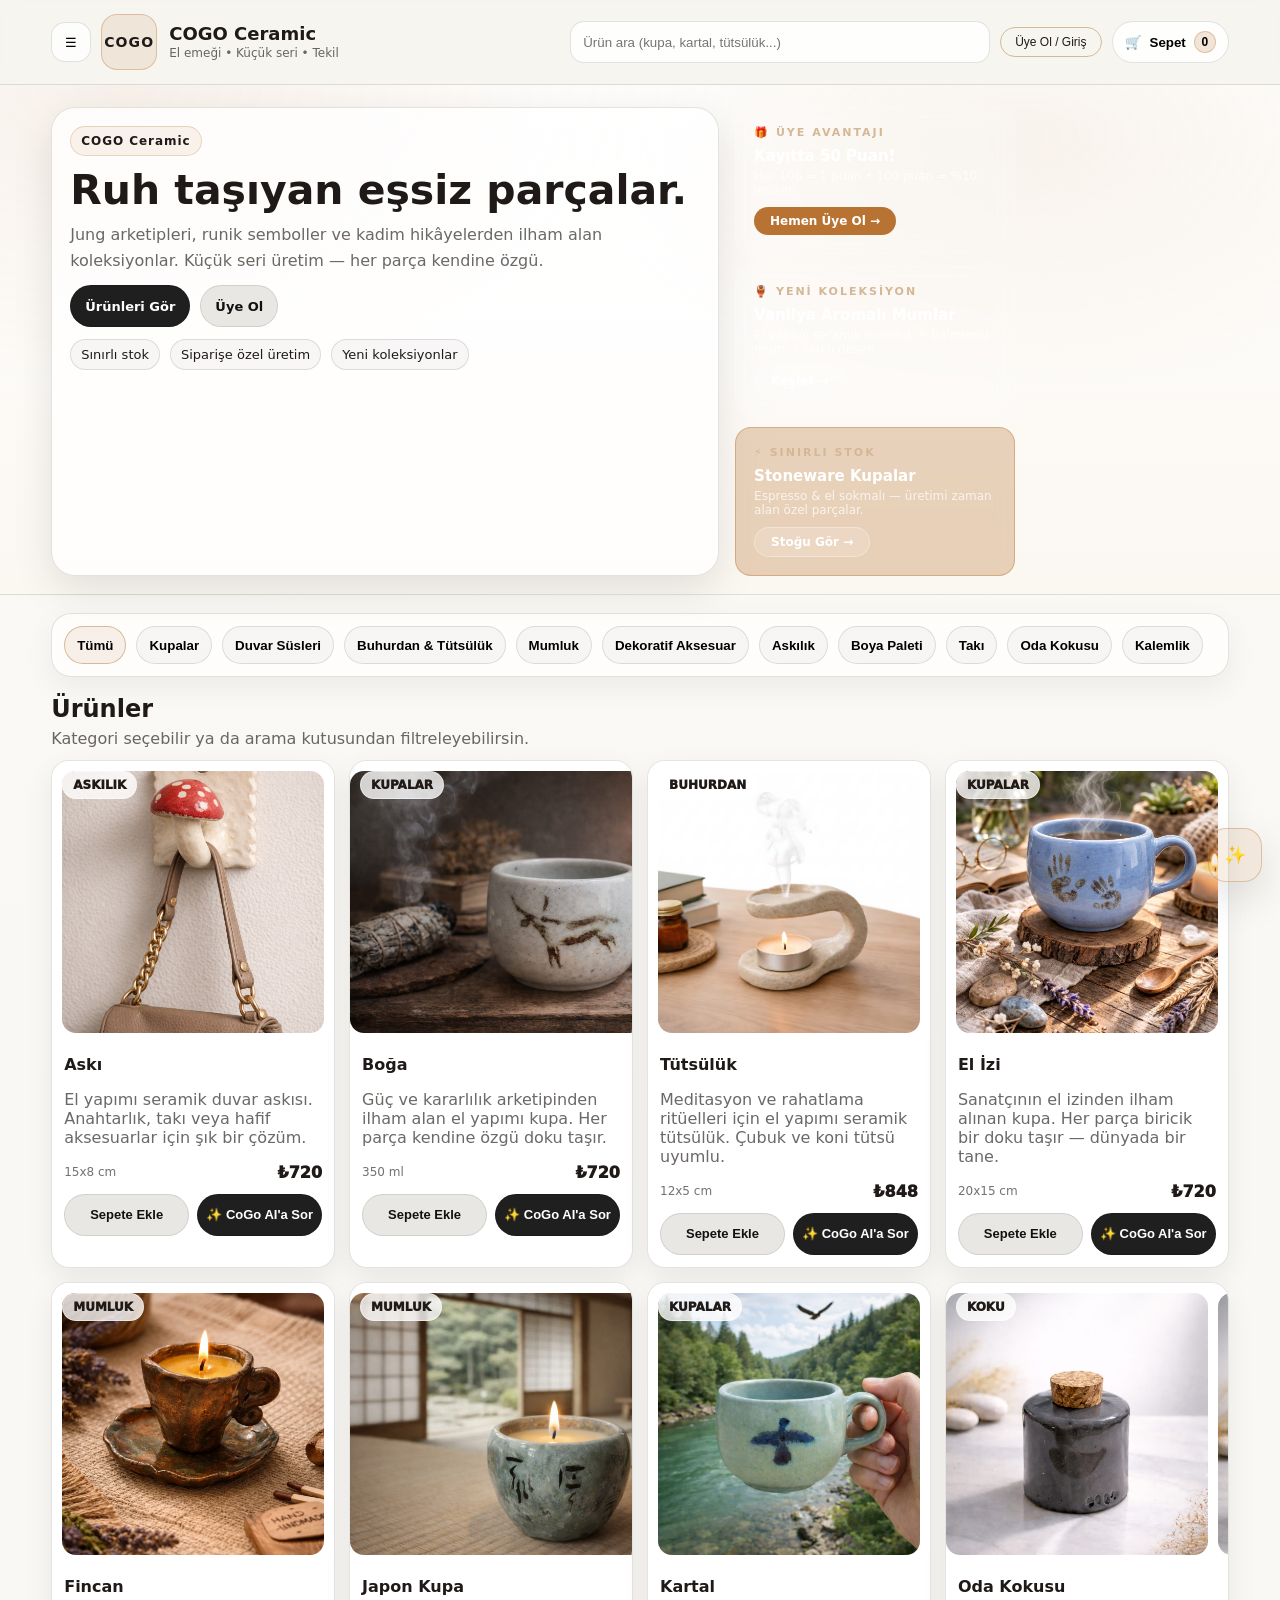
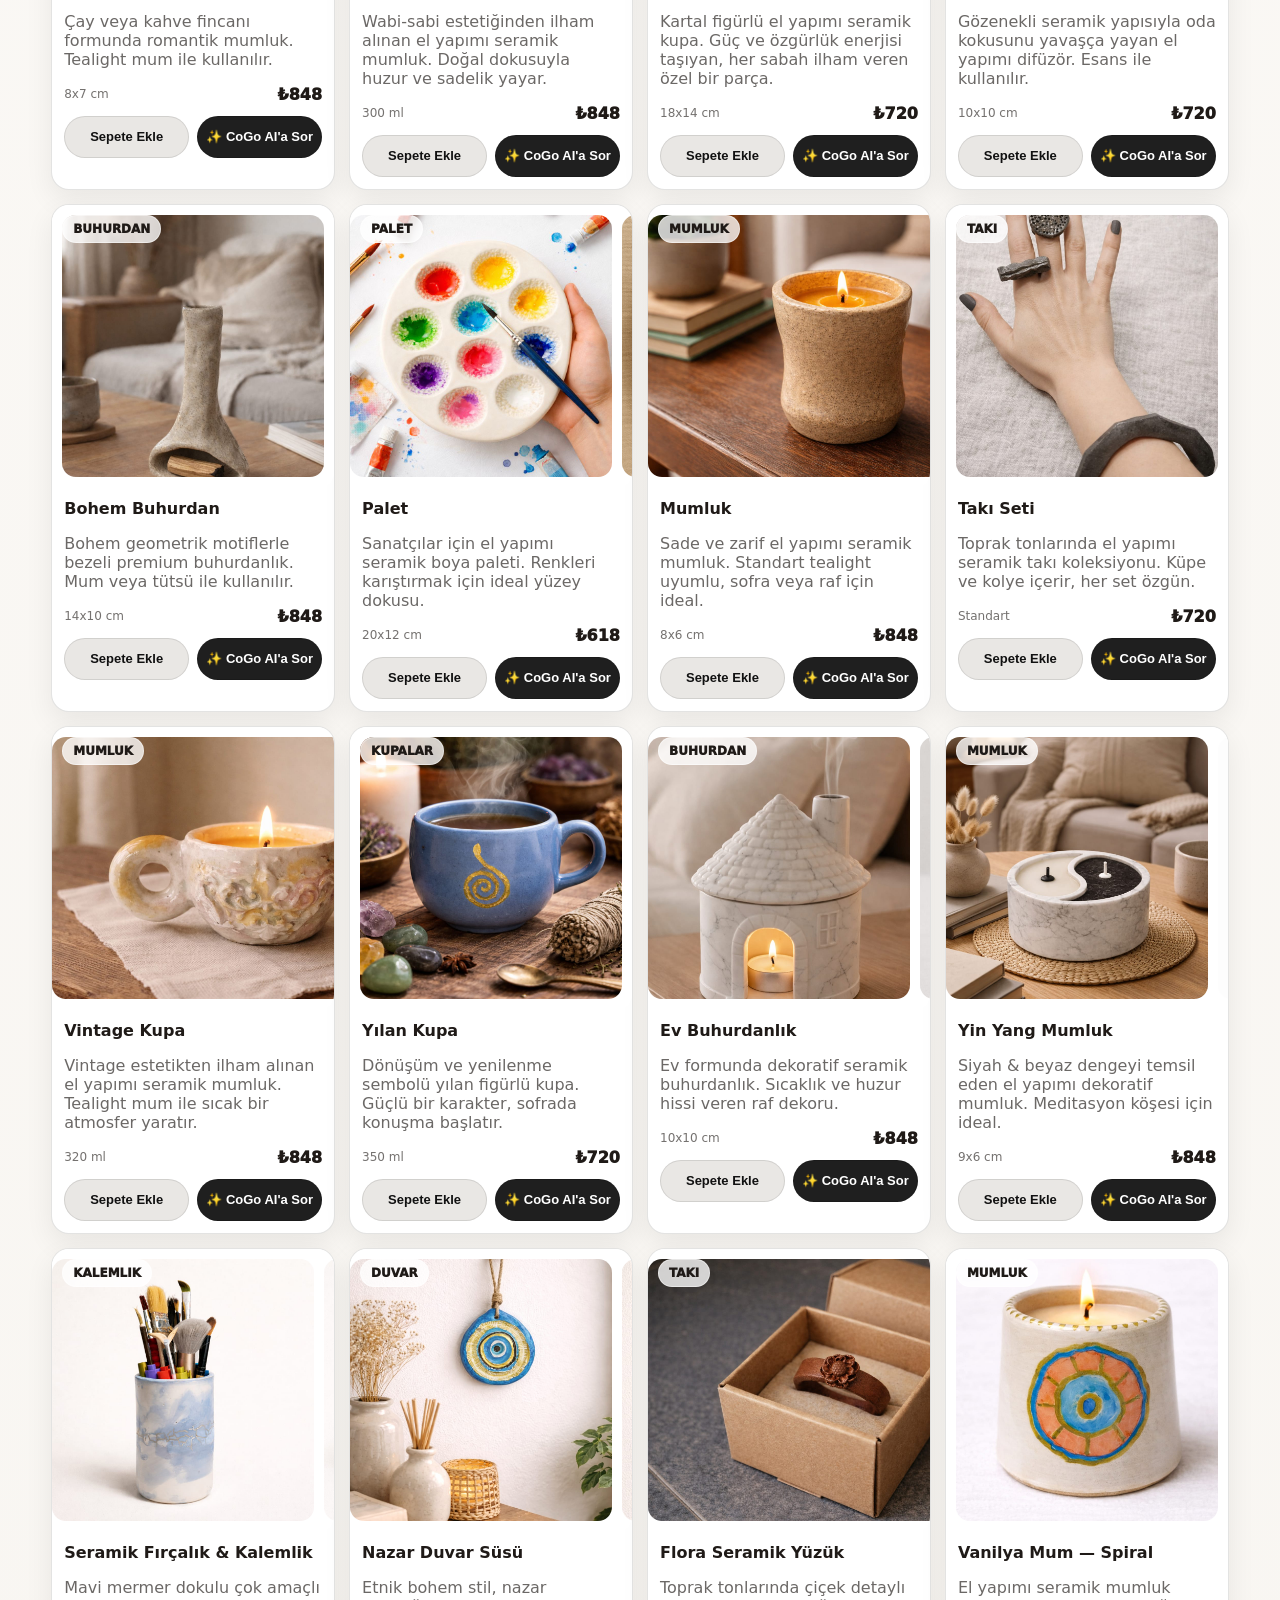
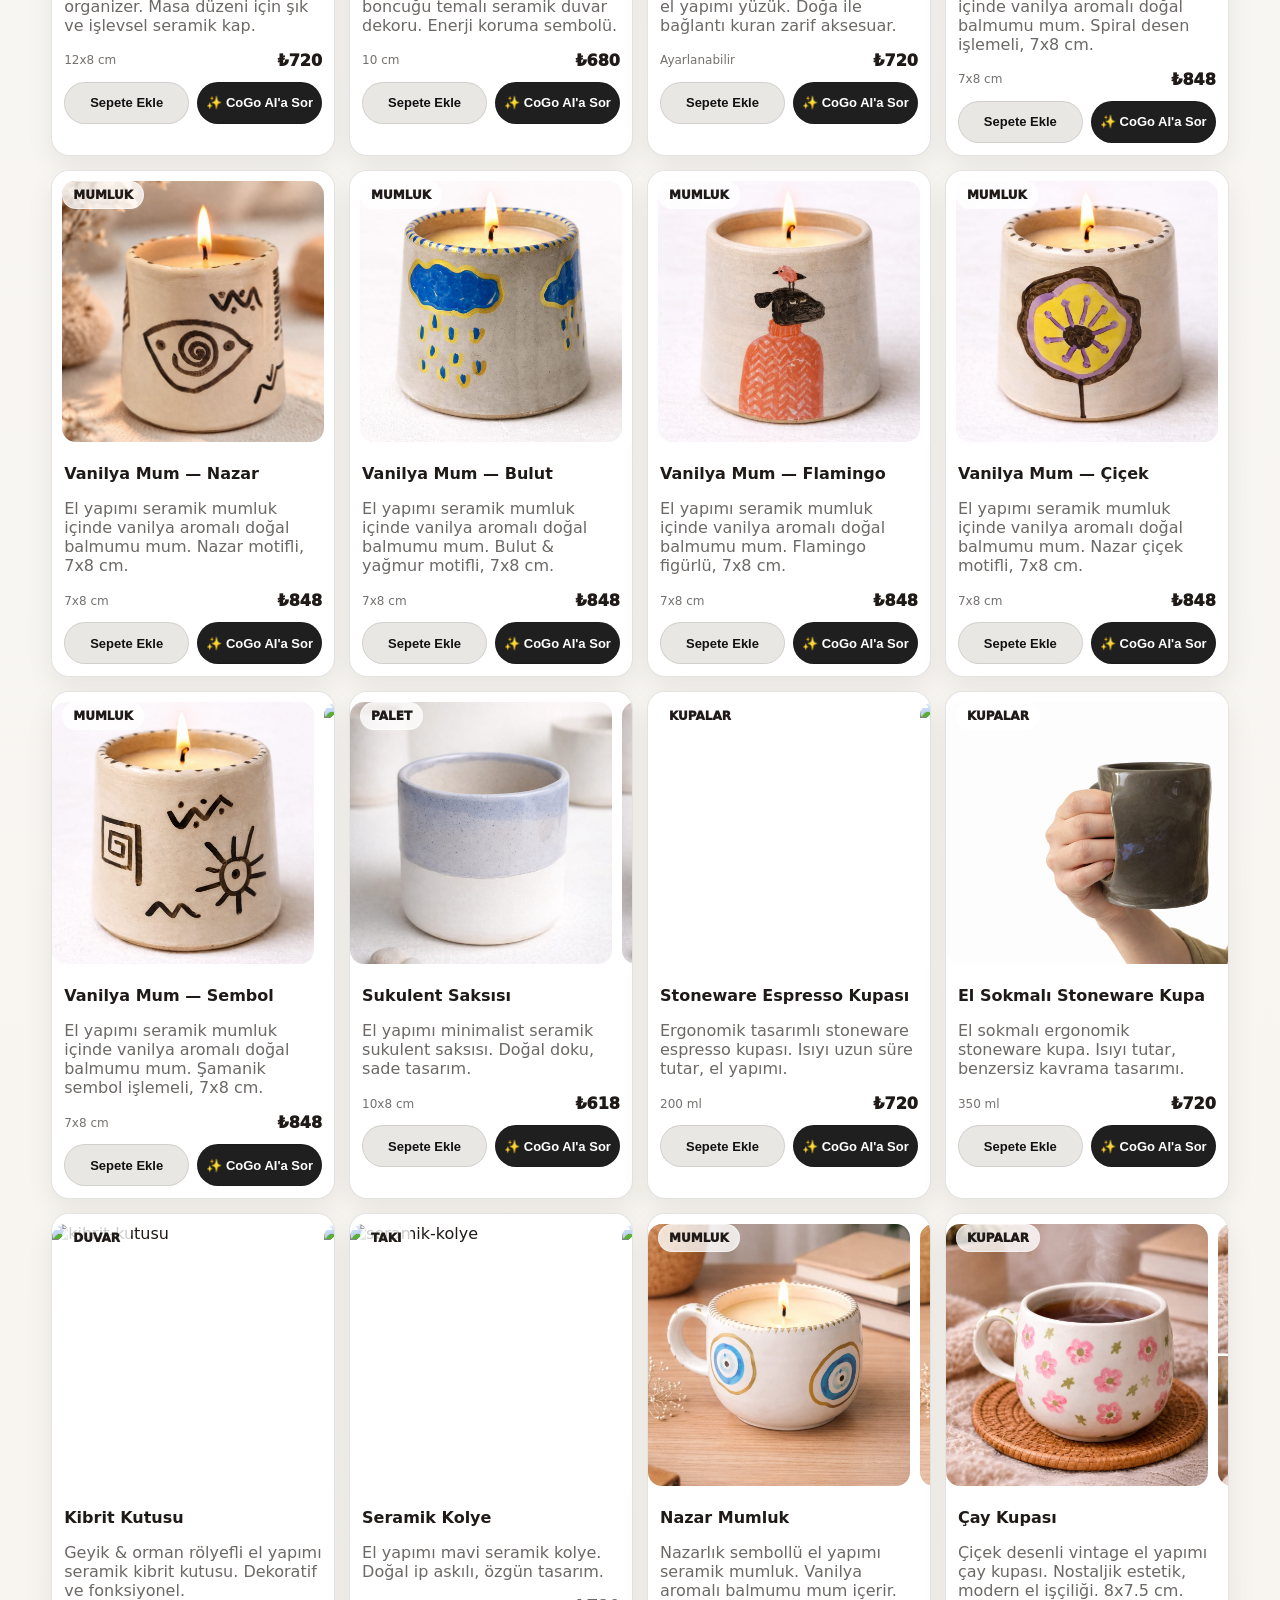
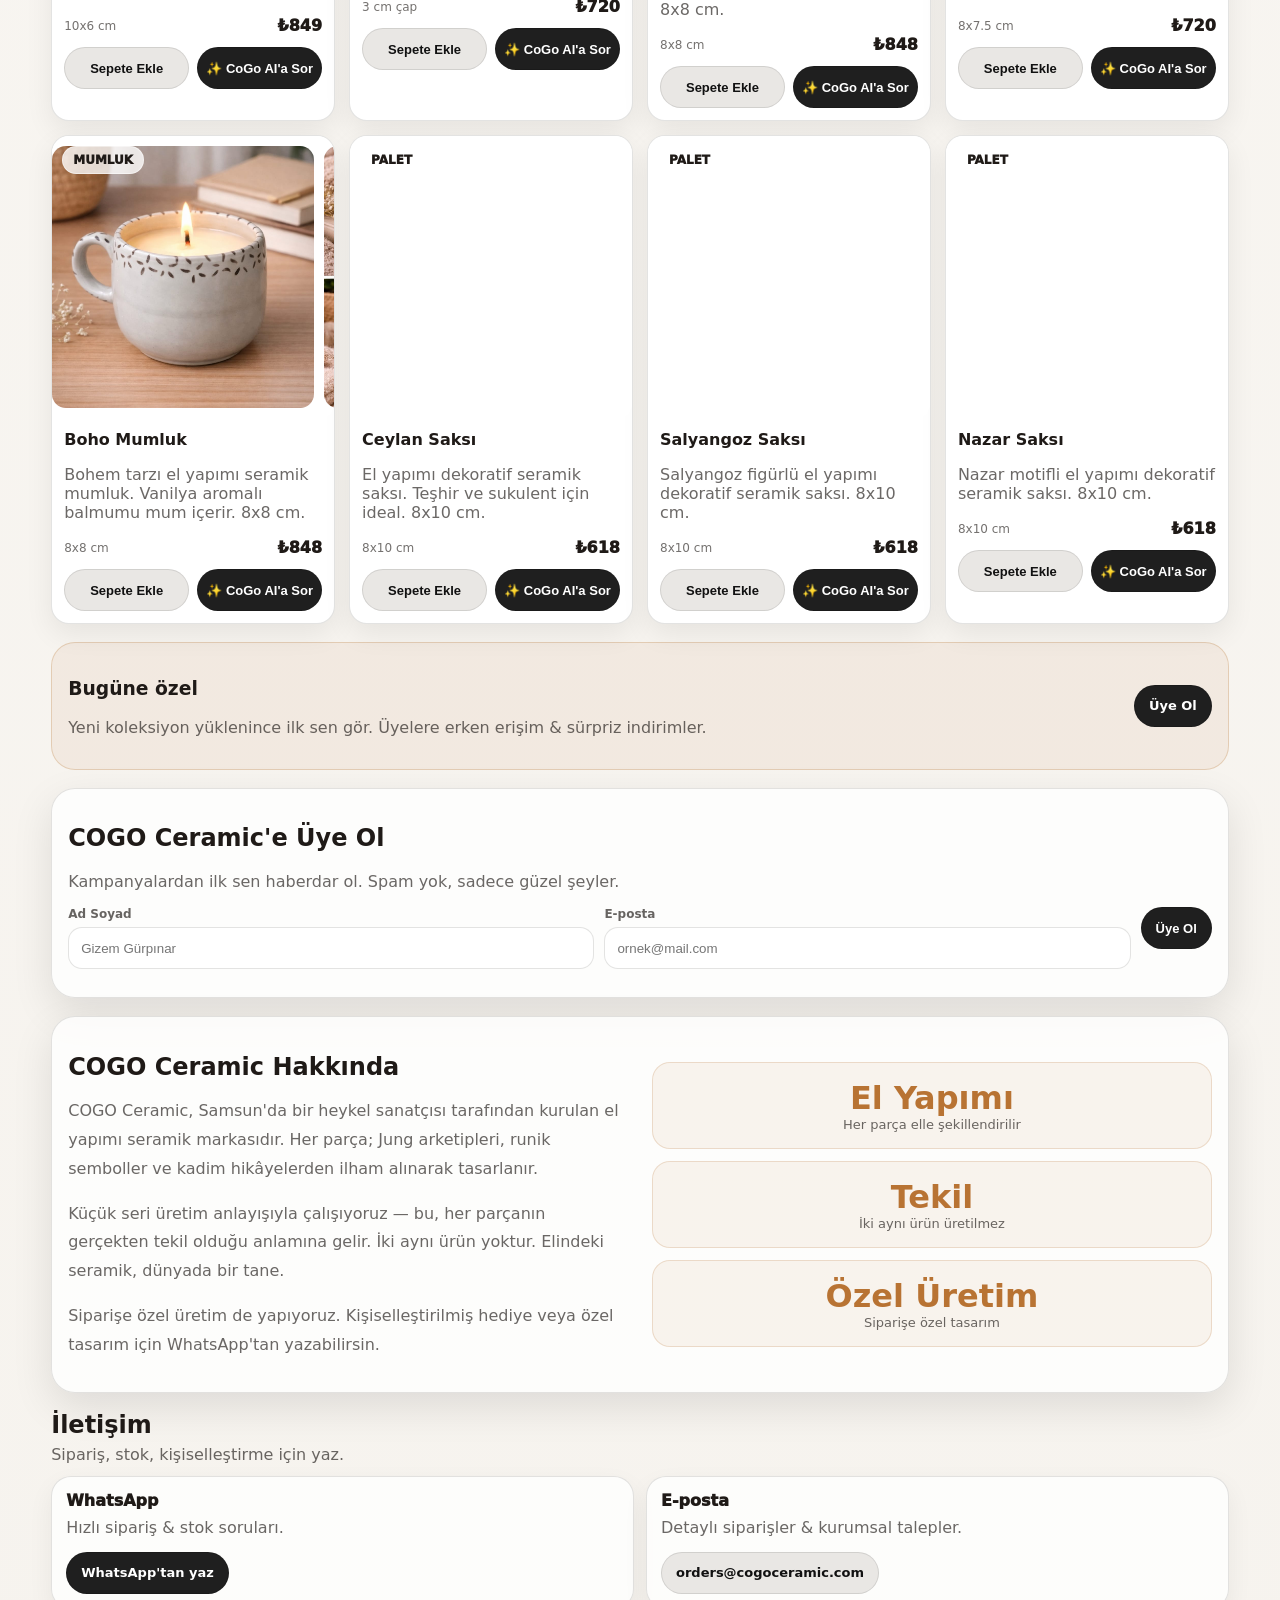
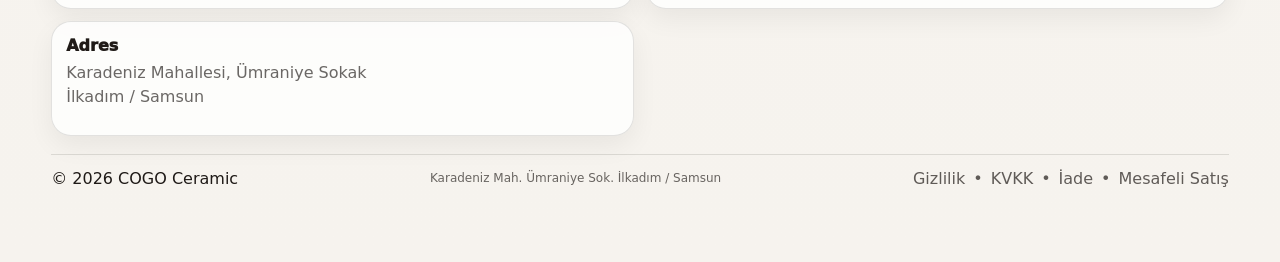
==== index.html @ dfbf7279 "Add files via upload" ====
<!doctype html>
<html lang="tr">
<head>
  <meta charset="utf-8" />
  <meta name="google-site-verification" content="4SrZzzmFsPIGjpfxXsyQmJJij3fLHEWthfuaozaq1-Q" />

  <!-- Google Ads -->
  <script async src="https://www.googletagmanager.com/gtag/js?id=AW-611020366"></script>
  <script>
    window.dataLayer = window.dataLayer || [];
    function gtag(){dataLayer.push(arguments);}
    gtag('js', new Date());
    gtag('config', 'AW-611020366');
  </script>
  <meta name="viewport" content="width=device-width, initial-scale=1" />
  <title>COGO Ceramic — El Yapımı Seramik | Samsun</title>
  <meta name="description" content="COGO Ceramic — el yapımı seramik kupalar, buhurdanlar, mumlukar, duvar süsleri ve takılar. Jung arketiplerinden ilham, küçük seri üretim. Samsun'dan Türkiye'ye kargo." />
  <meta name="keywords" content="el yapımı seramik, seramik kupa, seramik buhurdan, seramik mumluk, seramik takı, handmade ceramic, COGO Ceramic, Samsun seramik, hediye seramik, seramik saksı, vanilya mum, stoneware kupa, bohem seramik, nazar duvar süsü, seramik yüzük, seramik kalemlik, oda kokusu seramik, seramik kolye, espresso kupa, çay kupası, seramik hediye, el işi seramik, özgün seramik, küçük seri üretim, seramik sipariş, online seramik alışveriş, Türk seramik sanatı, seramik dekor, seramik mumluk satın al, seramik kupa fiyatları, tütsülük seramik, seramik buhurdanlık, el yapımı kupa, doğal seramik, Samsun el sanatları, seramik atölyesi, kil seramik, stoneware, terracotta, seramik ev dekorasyonu, boho dekor, etnik seramik, ritüel seramik, meditasyon aksesuar, hediye fikirleri, anneler günü hediyesi, sevgililer günü hediyesi, doğum günü hediyesi seramik" />
  <meta name="author" content="COGO Ceramic" />
  <meta name="robots" content="index, follow" />
  <meta name="geo.region" content="TR-55" />
  <meta name="geo.placename" content="Samsun" />
  <meta name="geo.position" content="41.2867;36.33" />
  <meta name="ICBM" content="41.2867, 36.33" />

  <!-- JSON-LD Yapısal Veri (Google için) -->
  <script type="application/ld+json">
  {
    "@context": "https://schema.org",
    "@type": "Store",
    "name": "COGO Ceramic",
    "url": "https://cogoceramic.com",
    "logo": "https://cogoceramic.com/images/logo.png",
    "description": "El yapımı seramik kupalar, mumlukar, buhurdanlar, takılar ve dekor ürünleri. Samsun'dan Türkiye geneline kargo.",
    "address": {
      "@type": "PostalAddress",
      "addressLocality": "Samsun",
      "addressCountry": "TR"
    },
    "contactPoint": {
      "@type": "ContactPoint",
      "telephone": "+90-552-934-12-23",
      "contactType": "customer service",
      "availableLanguage": "Turkish"
    },
    "sameAs": [
      "https://www.trendyol.com/magaza/cogo-ceramic-m-1203147"
    ],
    "hasOfferCatalog": {
      "@type": "OfferCatalog",
      "name": "El Yapımı Seramik Koleksiyonu",
      "itemListElement": [
        {"@type": "Offer", "itemOffered": {"@type": "Product", "name": "El Yapımı Seramik Kupa", "category": "Kupalar"}},
        {"@type": "Offer", "itemOffered": {"@type": "Product", "name": "El Yapımı Seramik Mumluk", "category": "Mumlukar"}},
        {"@type": "Offer", "itemOffered": {"@type": "Product", "name": "El Yapımı Seramik Buhurdan", "category": "Buhurdanlar"}},
        {"@type": "Offer", "itemOffered": {"@type": "Product", "name": "El Yapımı Seramik Saksı", "category": "Saksılar"}},
        {"@type": "Offer", "itemOffered": {"@type": "Product", "name": "El Yapımı Seramik Takı", "category": "Takılar"}}
      ]
    }
  }
  </script>

  <!-- Open Graph (sosyal medya paylaşımı için) -->
  <meta property="og:title" content="COGO Ceramic — El Yapımı Seramik" />
  <meta property="og:description" content="Jung arketiplerinden ilham alan el yapımı seramik koleksiyonlar. Her parça kendine özgü." />
  <meta property="og:url" content="https://cogoceramic.com" />
  <meta property="og:type" content="website" />
  <meta property="og:locale" content="tr_TR" />

  <!-- Canonical -->
  <link rel="canonical" href="https://cogoceramic.com/" />

  <link rel="stylesheet" href="style.css" />
</head>

<body>
  <!-- Overlay (menü/sepet/AI açıkken arka plan) -->
  <div id="overlay" class="overlay" hidden></div>

  <!-- Sol Menü (Drawer) -->
  <aside id="drawer" class="drawer" aria-hidden="true">
    <div class="drawer__head">
      <div class="drawer__brand">
        <div class="logo">COGO</div>
        <div>
          <div class="brandName">COGO Ceramic</div>
          <div class="brandTag">El emeği • Küçük seri • Tekil</div>
        </div>
      </div>
      <button class="iconBtn" id="drawerClose" aria-label="Menüyü kapat">✕</button>
    </div>

    <nav class="drawer__nav">
      <a href="#urunler" data-cat="kupalar">Kupalar</a>
      <a href="#urunler" data-cat="duvar">Duvar Süsleri</a>
      <a href="#urunler" data-cat="buhurdan">Buhurdan &amp; Tütsülük</a>
      <a href="#urunler" data-cat="mumluk">Mumluk</a>
      <a href="#urunler" data-cat="dekor">Dekoratif Aksesuar</a>
      <a href="#urunler" data-cat="askilik">Askılık</a>
      <a href="#urunler" data-cat="palet">Boya Paleti</a>
      <a href="#urunler" data-cat="taki">Takı</a>
      <a href="#urunler" data-cat="koku">Oda Kokusu</a>
      <a href="#urunler" data-cat="kalemlik">Kalemlik</a>

      <div class="drawer__line"></div>
      <a href="#hakkimizda">Hakkımızda</a>
      <a href="#kampanyalar">Kampanyalar</a>
      <a href="#uyelik">Üyelik</a>
      <a href="#iletisim">İletişim</a>
    </nav>

    <div class="drawer__foot">
      <div class="miniCard">
        <div class="miniTitle">Hızlı Sipariş</div>
        <div class="miniText">WhatsApp'tan yaz, stok &amp; fiyat anında.</div>
        <a class="btn btn--soft" id="waDrawer" href="#" target="_blank" rel="noopener">WhatsApp</a>
      </div>
    </div>
  </aside>

  <!-- Üst Bar -->
  <header class="topbar">
    <div class="wrap topbar__inner">
      <div class="left">
        <button class="iconBtn" id="menuBtn" aria-label="Menüyü aç">☰</button>

        <a class="brand" href="#top">
          <div class="logo">COGO</div>
          <div class="brandText">
            <div class="brandName">COGO Ceramic</div>
            <div class="brandTag">El emeği • Küçük seri • Tekil</div>
          </div>
        </a>
      </div>

      <div class="right">
        <div class="search">
          <input id="searchInput" type="search" placeholder="Ürün ara (kupa, kartal, tütsülük...)" />
        </div>

        <button id="authBtn" onclick="openAuthModal('login')" style="background:none;border:1px solid #d4b896;color:#1f1a17;padding:7px 14px;border-radius:20px;cursor:pointer;font-size:12px;font-family:Arial,sans-serif;white-space:nowrap;transition:all .2s;" onmouseover="this.style.background='#f0e8df'" onmouseout="this.style.background='none'">
          Üye Ol / Giriş
        </button>

        <button class="cartBtn" id="cartBtn" aria-label="Sepeti aç">
          <span class="cartIcon">🛒</span>
          <span>Sepet</span>
          <span class="badge" id="cartCount">0</span>
        </button>
      </div>
    </div>
  </header>

  <!-- Sepet Paneli -->
  <aside id="cart" class="cart" aria-hidden="true">
    <div class="cart__head">
      <div>
        <div class="cart__title">Sepet</div>
        <div class="cart__sub">Seçtiğin ürünler burada.</div>
      </div>
      <button class="iconBtn" id="cartClose" aria-label="Sepeti kapat">✕</button>
    </div>

    <div id="cartItems" class="cart__items"></div>

    <div class="cart__foot">
      <div class="totalRow">
        <span>Toplam</span>
        <strong id="cartTotal">₺0</strong>
      </div>

      <div class="cart__actions">
        <button class="btn btn--soft" id="clearCart">Sepeti Temizle</button>
        <button class="btn" onclick="startPayment()">Ödemeye Geç →</button>
      </div>

      <div class="hint"></div>
    </div>
  </aside>

  <!-- Hero / Banner -->
  <section class="hero" id="top">
    <div class="wrap hero__inner">
      <div class="hero__copy">
        <div class="kicker">COGO Ceramic</div>
        <h1>Ruh taşıyan eşsiz parçalar.</h1>
        <p>
          Jung arketipleri, runik semboller ve kadim hikâyelerden ilham alan koleksiyonlar.
          Küçük seri üretim — her parça kendine özgü.
        </p>

        <div class="hero__cta">
          <a class="btn" href="#urunler">Ürünleri Gör</a>
          <a class="btn btn--soft" href="#uyelik">Üye Ol</a>
        </div>

        <div class="hero__chips">
          <span class="chip">Sınırlı stok</span>
          <span class="chip">Siparişe özel üretim</span>
          <span class="chip">Yeni koleksiyonlar</span>
        </div>
      </div>

      <!-- Kampanya & İndirim Kutusu -->
      <div class="hero__promo" style="
        display:flex; flex-direction:column; gap:12px;
        min-width:240px; max-width:280px;
      ">
        <div style="background:rgba(255,255,255,0.12); backdrop-filter:blur(8px); border:1px solid rgba(255,255,255,0.2); border-radius:16px; padding:18px;">
          <div style="font-size:11px; font-weight:800; letter-spacing:2px; color:#d4b896; margin-bottom:8px;">🎁 ÜYE AVANTAJI</div>
          <div style="font-size:15px; font-weight:800; color:#fff; margin-bottom:4px;">Kayıtta 50 Puan!</div>
          <div style="font-size:12px; color:rgba(255,255,255,0.75);">Her 10₺ = 1 puan • 100 puan = %10 indirim</div>
          <a href="#uyelik" style="display:inline-block; margin-top:10px; background:#b87333; color:#fff; font-size:12px; font-weight:800; padding:7px 16px; border-radius:999px; text-decoration:none;">Hemen Üye Ol →</a>
        </div>

        <div style="background:rgba(255,255,255,0.12); backdrop-filter:blur(8px); border:1px solid rgba(255,255,255,0.2); border-radius:16px; padding:18px;">
          <div style="font-size:11px; font-weight:800; letter-spacing:2px; color:#d4b896; margin-bottom:8px;">🏺 YENİ KOLEKSİYON</div>
          <div style="font-size:15px; font-weight:800; color:#fff; margin-bottom:4px;">Vanilya Aromalı Mumlar</div>
          <div style="font-size:12px; color:rgba(255,255,255,0.75);">El yapımı seramik mumluk + balmumu mum. 6 farklı desen.</div>
          <a href="#urunler" style="display:inline-block; margin-top:10px; background:rgba(255,255,255,0.15); color:#fff; font-size:12px; font-weight:800; padding:7px 16px; border-radius:999px; text-decoration:none; border:1px solid rgba(255,255,255,0.3);">Keşfet →</a>
        </div>

        <div style="background:rgba(184,115,51,0.3); backdrop-filter:blur(8px); border:1px solid rgba(184,115,51,0.4); border-radius:16px; padding:18px;">
          <div style="font-size:11px; font-weight:800; letter-spacing:2px; color:#d4b896; margin-bottom:8px;">⚡ SINIRLI STOK</div>
          <div style="font-size:15px; font-weight:800; color:#fff; margin-bottom:4px;">Stoneware Kupalar</div>
          <div style="font-size:12px; color:rgba(255,255,255,0.75);">Espresso & el sokmalı — üretimi zaman alan özel parçalar.</div>
          <a href="#urunler" style="display:inline-block; margin-top:10px; background:rgba(255,255,255,0.15); color:#fff; font-size:12px; font-weight:800; padding:7px 16px; border-radius:999px; text-decoration:none; border:1px solid rgba(255,255,255,0.3);">Stoğu Gör →</a>
        </div>
      </div>

    </div>
  </section>

  <main class="wrap main">
    <!-- Kategori Kısayollar -->
    <section class="cats" aria-label="Kategoriler">
      <button class="catPill isActive" data-filter="all">Tümü</button>
      <button class="catPill" data-filter="kupalar">Kupalar</button>
      <button class="catPill" data-filter="duvar">Duvar Süsleri</button>
      <button class="catPill" data-filter="buhurdan">Buhurdan &amp; Tütsülük</button>
      <button class="catPill" data-filter="mumluk">Mumluk</button>
      <button class="catPill" data-filter="dekor">Dekoratif Aksesuar</button>
      <button class="catPill" data-filter="askilik">Askılık</button>
      <button class="catPill" data-filter="palet">Boya Paleti</button>
      <button class="catPill" data-filter="taki">Takı</button>
      <button class="catPill" data-filter="koku">Oda Kokusu</button>
      <button class="catPill" data-filter="kalemlik">Kalemlik</button>
    </section>

    <!-- Ürünler -->
    <section id="urunler" class="section">
      <div class="sectionHead">
        <div>
          <h2>Ürünler</h2>
          <p class="muted">Kategori seçebilir ya da arama kutusundan filtreleyebilirsin.</p>
        </div>
      </div>
      <div id="productGrid" class="grid"></div>
    </section>

    <!-- Kampanya -->
    <section id="kampanyalar" class="section promo">
      <div class="promo__inner">
        <div>
          <h3>Bugüne özel</h3>
          <p class="muted">Yeni koleksiyon yüklenince ilk sen gör. Üyelere erken erişim &amp; sürpriz indirimler.</p>
        </div>
        <a class="btn" href="#uyelik">Üye Ol</a>
      </div>
    </section>

    <!-- Üyelik -->
    <section id="uyelik" class="section">
      <div class="card">
        <div class="cardHead">
          <h2>COGO Ceramic'e Üye Ol</h2>
          <p class="muted">Kampanyalardan ilk sen haberdar ol. Spam yok, sadece güzel şeyler.</p>
        </div>

        <form id="signupForm" class="formRow">
          <div class="field">
            <label for="name">Ad Soyad</label>
            <input id="name" type="text" placeholder="Gizem Gürpınar" required />
          </div>
          <div class="field">
            <label for="email">E-posta</label>
            <input id="email" type="email" placeholder="ornek@mail.com" required />
          </div>
          <button class="btn" type="submit">Üye Ol</button>
        </form>

        <div id="signupMsg" class="note" role="status" aria-live="polite"></div>
      </div>
    </section>

    <!-- Hakkımızda -->
    <section id="hakkimizda" class="section">
      <div class="card">
        <div style="display:grid; grid-template-columns:1fr 1fr; gap:24px; align-items:center;">
          <div>
            <h2 style="margin-bottom:12px;">COGO Ceramic Hakkında</h2>
            <p class="muted" style="line-height:1.8; margin-bottom:12px;">
              COGO Ceramic, Samsun'da bir heykel sanatçısı tarafından kurulan el yapımı seramik markasıdır.
              Her parça; Jung arketipleri, runik semboller ve kadim hikâyelerden ilham alınarak tasarlanır.
            </p>
            <p class="muted" style="line-height:1.8; margin-bottom:12px;">
              Küçük seri üretim anlayışıyla çalışıyoruz — bu, her parçanın gerçekten tekil olduğu anlamına gelir.
              İki aynı ürün yoktur. Elindeki seramik, dünyada bir tane.
            </p>
            <p class="muted" style="line-height:1.8;">
              Siparişe özel üretim de yapıyoruz. Kişiselleştirilmiş hediye veya özel tasarım için WhatsApp'tan yazabilirsin.
            </p>
          </div>
          <div style="display:flex; flex-direction:column; gap:12px;">
            <div style="background:rgba(184,115,51,.07); border:1px solid rgba(184,115,51,.2); border-radius:18px; padding:16px; text-align:center;">
              <div style="font-size:2rem; font-weight:900; color:#b87333;">El Yapımı</div>
              <div class="muted" style="font-size:13px;">Her parça elle şekillendirilir</div>
            </div>
            <div style="background:rgba(184,115,51,.07); border:1px solid rgba(184,115,51,.2); border-radius:18px; padding:16px; text-align:center;">
              <div style="font-size:2rem; font-weight:900; color:#b87333;">Tekil</div>
              <div class="muted" style="font-size:13px;">İki aynı ürün üretilmez</div>
            </div>
            <div style="background:rgba(184,115,51,.07); border:1px solid rgba(184,115,51,.2); border-radius:18px; padding:16px; text-align:center;">
              <div style="font-size:2rem; font-weight:900; color:#b87333;">Özel Üretim</div>
              <div class="muted" style="font-size:13px;">Siparişe özel tasarım</div>
            </div>
          </div>
        </div>
      </div>
    </section>

    <!-- İletişim -->
    <section id="iletisim" class="section">
      <div class="sectionHead">
        <div>
          <h2>İletişim</h2>
          <p class="muted">Sipariş, stok, kişiselleştirme için yaz.</p>
        </div>
      </div>

      <div class="contactGrid">
        <div class="miniCard">
          <div class="miniTitle">WhatsApp</div>
          <div class="miniText">Hızlı sipariş &amp; stok soruları.</div>
          <a class="btn" id="waBottom" href="#" target="_blank" rel="noopener">WhatsApp'tan yaz</a>
        </div>

        <div class="miniCard">
          <div class="miniTitle">E-posta</div>
          <div class="miniText">Detaylı siparişler &amp; kurumsal talepler.</div>
          <a class="btn btn--soft" href="mailto:orders@cogoceramic.com">orders@cogoceramic.com</a>
        </div>

        <!-- ✅ Adres kartı eklendi -->
        <div class="miniCard">
          <div class="miniTitle">Adres</div>
          <div class="miniText">
            Karadeniz Mahallesi, Ümraniye Sokak<br>
            İlkadım / Samsun
          </div>
        </div>

      </div>
    </section>

    <footer class="footer">
      <div>© 2026 COGO Ceramic</div>
      <!-- ✅ Footer'a da adres ve telefon eklendi (PayTR için) -->
      <div class="muted" style="font-size:12px; text-align:center;">
        Karadeniz Mah. Ümraniye Sok. İlkadım / Samsun
      </div>
      <div class="footerLinks">
        <a href="gizlilik.html">Gizlilik</a><span>•</span>
        <a href="kvkk.html">KVKK</a><span>•</span>
        <a href="iade.html">İade</a><span>•</span>
        <a href="mesafeli-satis.html">Mesafeli Satış</a>
      </div>
    </footer>
  </main>

  <!-- Lightbox -->
  <div id="lightbox" class="lightbox" aria-hidden="true">
    <button id="lbClose" class="lightbox__close" aria-label="Kapat">✕</button>
    <button id="lbPrev" class="lightbox__nav lightbox__prev" aria-label="Önceki">‹</button>
    <img id="lbImg" class="lightbox__img" alt="Ürün görseli" />
    <button id="lbNext" class="lightbox__nav lightbox__next" aria-label="Sonraki">›</button>
  </div>

  <!-- CoGo AI Floating Button + Panel -->
  <div class="cogoAI">
    <button id="cogoAiFab" class="cogoAI__fab" aria-label="CoGo AI">✨</button>

    <section id="cogoAiPanel" class="cogoAI__panel" aria-hidden="true">
      <header class="cogoAI__head">
        <div>
          <div class="cogoAI__title">CoGo AI</div>
          <div class="cogoAI__sub">Ürün sor • Anlam • Kişiselleştir</div>
        </div>
        <button id="cogoAiClose" class="iconBtn" aria-label="Kapat">✕</button>
      </header>

      <div id="cogoAiMsgs" class="cogoAI__msgs"></div>

      <div class="cogoAI__quick">
        <button class="cogoAI__chip" data-aiquick="Hediye öner">🎁 Hediye öner</button>
        <button class="cogoAI__chip" data-aiquick="Bu ürünün anlamı">🜃 Anlamı</button>
        <button class="cogoAI__chip" data-aiquick="Kişiselleştirme briefi al">✨ Kişiselleştir</button>
      </div>

      <form id="cogoAiForm" class="cogoAI__form">
        <input id="cogoAiInput" type="text" placeholder="Bir şey sor..." autocomplete="off" />
        <button class="btn" type="submit">Gönder</button>
      </form>

      <div class="cogoAI__note">
        Not: AI öneridir. Sipariş için WhatsApp veya ödeme butonunu kullan.
      </div>
    </section>
  </div>

  <!-- Müşteri Bilgi Modalı (PayTR) -->
  <div id="cogoPayModal"></div>

  <script src="app.js"></script>
</body>
</html>
---- style.css ----
:root{
  --bg:#f6f3ee;
  --surface:#ffffff;
  --text:#1f1a17;
  --muted:rgba(31,26,23,.66);
  --line:rgba(31,26,23,.12);
  --copper:#b87333;
  --radius:18px;
  --shadow: 0 14px 40px rgba(0,0,0,.10);
}

*{ box-sizing:border-box; }
html,body{ margin:0; padding:0; }
body{
  font-family: ui-sans-serif, system-ui, -apple-system, "Segoe UI", Roboto, Arial, "Noto Sans";
  background: linear-gradient(180deg, #fbf9f6, var(--bg));
  color:var(--text);
}
a{ color:inherit; text-decoration:none; }
a:hover{ color:var(--copper); }

.wrap{ width:min(1180px, 92vw); margin:0 auto; }
.muted{ color:var(--muted); }
.noScroll{ overflow:hidden; }

/* Overlay */
.overlay{
  position:fixed; inset:0;
  background: rgba(0,0,0,.35);
  z-index:40;
}

/* Buttons */
.btn{
  display:inline-flex; align-items:center; justify-content:center;
  height:42px; padding:0 14px;
  border-radius:999px;
  border:1px solid rgba(184,115,51,.35);
  background:#1f1f1f !important;
  color:#fff !important;
  border:1px solid rgba(0,0,0,.15) !important;
  font-weight:800;
  font-size:13px;
  cursor:pointer;
  transition: transform .12s ease, background .12s ease, border-color .12s ease;
}
.btn:hover{
  transform: translateY(-1px);
  opacity: 0.88;
}
.btn--soft{
  background:#e9e7e4 !important;
  color:#111 !important;
  border:1px solid rgba(0,0,0,.10) !important;
}

.iconBtn{
  height:40px; width:40px;
  border-radius:14px;
  border:1px solid var(--line);
  background: rgba(255,255,255,.75);
  display:grid; place-items:center;
  cursor:pointer;
}
.iconBtn:hover{ background: rgba(255,255,255,.92); }

/* TOPBAR */
.topbar{
  position:sticky; top:0; z-index:30;
  backdrop-filter: blur(10px);
  background: rgba(246,243,238,.72);
  border-bottom:1px solid var(--line);
}
.topbar__inner{
  display:flex; align-items:center; justify-content:space-between;
  gap:12px;
  padding:14px 0;
}
.left{ display:flex; align-items:center; gap:10px; }
.right{ display:flex; align-items:center; gap:10px; }

.brand{
  display:flex;
  align-items:center;
  gap:12px;
  min-width:0;
}
.logo{
  width:56px; height:56px;
  border-radius:16px;
  display:flex; align-items:center; justify-content:center;
  border:1px solid rgba(184,115,51,.35);
  background: rgba(184,115,51,.12);
  font-weight:900;
  letter-spacing:.08em;
  font-size:14px;
}
.brandText{ display:flex; flex-direction:column; min-width:0; }
.brandName{
  font-weight:900;
  font-size:18px;
  line-height:1.1;
  white-space:nowrap;
  overflow:hidden;
  text-overflow:ellipsis;
}
.brandTag{
  color:var(--muted);
  font-size:12px;
  margin-top:2px;
  white-space:nowrap;
  overflow:hidden;
  text-overflow:ellipsis;
}

/* Search */
.search input{
  width:min(420px, 46vw);
  height:42px;
  border-radius:14px;
  border:1px solid var(--line);
  background: rgba(255,255,255,.82);
  outline:none;
  padding:0 12px;
}
.search input:focus{ border-color: rgba(184,115,51,.55); }

/* Cart button */
.cartBtn{
  height:42px;
  border-radius:999px;
  border:1px solid var(--line);
  background: rgba(255,255,255,.82);
  padding:0 12px;
  display:flex; align-items:center; gap:8px;
  cursor:pointer;
  font-weight:900;
}
.cartBtn:hover{ border-color: rgba(184,115,51,.35); }

.badge{
  min-width:22px; height:22px;
  border-radius:999px;
  display:grid; place-items:center;
  background: rgba(184,115,51,.18);
  border:1px solid rgba(184,115,51,.30);
  font-size:12px;
}

/* mobile */
@media (max-width:520px){
  .logo{ width:52px; height:52px; font-size:13px; }
  .brandName{ font-size:16px; }
  .brandTag{ font-size:11px; }
  .search input{ width: min(260px, 44vw); }
}

/* DRAWER */
.drawer{
  position:fixed; left:0; top:0; bottom:0;
  width:min(360px, 88vw);
  background: var(--surface);
  border-right:1px solid var(--line);
  z-index:50;
  transform: translateX(-105%);
  transition: transform .18s ease;
  display:flex; flex-direction:column;
}
.drawer.isOpen{ transform: translateX(0); }

.drawer__head{
  padding:14px 14px 10px;
  display:flex; align-items:flex-start; justify-content:space-between; gap:10px;
  border-bottom:1px solid var(--line);
}
.drawer__brand{ display:flex; gap:10px; }

.drawer__nav{
  padding:10px 10px;
  display:flex; flex-direction:column; gap:4px;
}
.drawer__nav a{
  padding:10px 12px;
  border-radius:14px;
  border:1px solid transparent;
}
.drawer__nav a:hover{
  border-color: var(--line);
  background: rgba(31,26,23,.04);
}
.drawer__line{ height:1px; background: var(--line); margin:10px 6px; }
.drawer__foot{ margin-top:auto; padding:12px; }

/* HERO */
.hero{
  border-bottom:1px solid var(--line);
  background:
    radial-gradient(900px 500px at 10% 0%, rgba(184,115,51,.10), transparent 60%),
    radial-gradient(800px 420px at 80% 10%, rgba(202,160,109,.12), transparent 60%),
    linear-gradient(180deg, #ffffff, #fbf7f1);
}
.hero__inner{
  display:grid;
  grid-template-columns: 1.15fr .85fr;
  gap:16px;
  padding:22px 0 18px;
}
@media (max-width:920px){
  .hero__inner{ grid-template-columns:1fr; }
}

.hero__copy{
  border:1px solid var(--line);
  border-radius:24px;
  background: rgba(255,255,255,.78);
  box-shadow: var(--shadow);
  padding:18px;
}
.kicker{
  display:inline-flex;
  padding:7px 10px;
  border-radius:999px;
  border:1px solid rgba(184,115,51,.25);
  background: rgba(184,115,51,.08);
  font-weight:900;
  letter-spacing:.08em;
  font-size:12px;
}
.hero h1{ margin:10px 0 8px; font-size: clamp(28px, 3.2vw, 44px); }
.hero p{ margin:0; color:var(--muted); line-height:1.6; }
.hero__cta{ margin-top:12px; display:flex; gap:10px; flex-wrap:wrap; }
.hero__chips{ margin-top:12px; display:flex; gap:10px; flex-wrap:wrap; }

.chip{
  display:inline-flex;
  padding:7px 10px;
  border-radius:999px;
  border:1px solid var(--line);
  background: rgba(31,26,23,.03);
  font-size:13px;
}

/* Banner */
.hero__banner{
  min-height:240px;
  border-radius:24px;
  border:1px solid var(--line);
  box-shadow: var(--shadow);
  overflow:hidden;
  background:
    linear-gradient(180deg, rgba(0,0,0,.10), rgba(0,0,0,.10)),
    url("images/banner.jpg.jpeg");
  background-size: cover;
  background-position: center;
  display:flex;
}
.bannerCard{
  margin:auto;
  width: calc(100% - 28px);
  border:1px solid rgba(255,255,255,.22);
  background: rgba(255,255,255,.78);
  border-radius:20px;
  padding:14px;
}
.bannerTitle{ font-weight:1000; }
.bannerText{ color: var(--muted); margin-top:4px; }
.bannerNote{ margin-top:10px; font-size:12px; color: rgba(31,26,23,.60); }

/* MAIN */
.main{ padding:18px 0 48px; }
.section{ margin-top:18px; }
.sectionHead{
  display:flex; align-items:flex-end; justify-content:space-between;
  gap:12px; flex-wrap:wrap;
}
.sectionHead h2{ margin:0; }
.sectionHead p{ margin:6px 0 0; }

/* Category pills */
.cats{
  display:flex; gap:10px; flex-wrap:wrap;
  padding:12px;
  border:1px solid var(--line);
  border-radius:20px;
  background: rgba(255,255,255,.72);
  box-shadow: 0 10px 30px rgba(0,0,0,.06);
}
.catPill{
  height:38px;
  padding:0 12px;
  border-radius:999px;
  border:1px solid var(--line);
  background: rgba(31,26,23,.03);
  font-weight:900;
  cursor:pointer;
}
.catPill.isActive{
  border-color: rgba(184,115,51,.45);
  background: rgba(184,115,51,.10);
}

/* PRODUCT GRID */
.grid{
  margin-top:12px;
  display:grid;
  grid-template-columns: repeat(4, minmax(0, 1fr));
  gap:14px;
}
@media (max-width:1020px){ .grid{ grid-template-columns: repeat(2, 1fr); } }
@media (max-width:560px){ .grid{ grid-template-columns: 1fr; } }

.pCard{
  border:1px solid var(--line);
  border-radius: var(--radius);
  overflow:hidden;
  background: var(--surface);
  box-shadow: 0 10px 28px rgba(0,0,0,.07);
}

/* Ürün görsel düzeltme */
.pImg {
  position:relative;
  aspect-ratio: 1 / 1;
  overflow:hidden;
  border-radius:14px;
  background: #fff;
}

/* Gallery */
.galeri{
  position:absolute;
  inset:0;
  display:flex;
  gap:10px;
  overflow-x:auto;
  scroll-snap-type:x mandatory;
  -webkit-overflow-scrolling: touch;
  padding:10px;
}
.galeri img{
  flex:0 0 100%;
  height:100%;
  object-fit:cover;
  border-radius:14px;
  scroll-snap-align:start;
  cursor: zoom-in;
}
.galeri::-webkit-scrollbar{ height:8px; }
.galeri::-webkit-scrollbar-thumb{
  background: rgba(31,26,23,.18);
  border-radius:999px;
}

.pTag{
  position:absolute; left:10px; top:10px;
  padding:6px 10px;
  border-radius:999px;
  border:1px solid rgba(255,255,255,.45);
  background: rgba(255,255,255,.78);
  font-weight:1000;
  font-size:12px;
  z-index:6;
}

.pBody{ padding:12px; }
.pBody h3{ margin:0 0 6px; font-size:16px; }

.pMeta{
  margin-top:10px;
  display:flex; align-items:center; justify-content:space-between; gap:10px;
}
.meta{ color: rgba(31,26,23,.62); font-size:12px; }
.price{ font-weight:1000; }

/* ✅ GÜNCELLENDİ: Ürün butonları — mobil düzeltmesi */
.pActions{
  margin-top:12px;
  display:flex;
  flex-wrap:wrap;
  gap:8px;
}
.pActions .btn{
  flex:1 1 calc(33.333% - 6px);
  min-width:80px;
  text-align:center;
  padding:8px 6px;
  font-size:13px;
  height:auto;
  min-height:42px;
}

/* AI buton — desktop'ta tam metin, mobilde kısa */
.ask-cogo .mobile-label { display: none; }
.ask-cogo .desktop-label { display: inline; }

@media (max-width: 480px) {
  .ask-cogo .mobile-label { display: inline; }
  .ask-cogo .desktop-label { display: none; }
  .pActions .btn {
    flex: 1 1 calc(50% - 4px);
    font-size: 12px;
  }
}

/* PROMO */
.promo .promo__inner{
  border:1px solid rgba(184,115,51,.25);
  background: rgba(184,115,51,.08);
  border-radius:24px;
  padding:16px;
  display:flex; align-items:center; justify-content:space-between;
  gap:12px; flex-wrap:wrap;
}

/* CARD (membership) */
.card{
  border:1px solid var(--line);
  border-radius:24px;
  background: rgba(255,255,255,.78);
  box-shadow: var(--shadow);
  padding:16px;
}
.formRow{
  margin-top:14px;
  display:grid;
  grid-template-columns: 1fr 1fr auto;
  gap:10px;
}
@media (max-width:860px){ .formRow{ grid-template-columns: 1fr; } }

.field{ display:flex; flex-direction:column; gap:6px; }
label{ font-size:12px; font-weight:900; color: rgba(31,26,23,.68); }
input{
  height:42px;
  border-radius:14px;
  border:1px solid var(--line);
  background: rgba(255,255,255,.88);
  padding:0 12px;
  outline:none;
}
input:focus{ border-color: rgba(184,115,51,.55); }

.note{ margin-top:12px; font-size:13px; color: rgba(31,26,23,.72); }
.note.ok{
  padding:10px 12px;
  border-radius:16px;
  border:1px solid rgba(184,115,51,.25);
  background: rgba(184,115,51,.08);
}

/* CONTACT */
.contactGrid{
  margin-top:12px;
  display:grid;
  grid-template-columns: repeat(2, 1fr);
  gap:12px;
}
@media (max-width:820px){ .contactGrid{ grid-template-columns:1fr; } }

.miniCard{
  border:1px solid var(--line);
  border-radius:20px;
  background: rgba(255,255,255,.78);
  box-shadow: 0 10px 26px rgba(0,0,0,.06);
  padding:14px;
}
.miniTitle{ font-weight:1000; }
.miniText{ color:var(--muted); margin:6px 0 12px; line-height:1.5; }

/* FOOTER */
.footer{
  margin-top:18px;
  padding:14px 0 26px;
  border-top:1px solid var(--line);
  display:flex; align-items:center; justify-content:space-between;
  gap:10px; flex-wrap:wrap;
}
.footerLinks{
  display:flex;
  gap:8px;
  align-items:center;
  color: rgba(31,26,23,.70);
}
.footerLinks a:hover{ text-decoration:underline; }

/* CART PANEL */
.cart{
  position:fixed;
  right:0; top:0; bottom:0;
  width:min(420px, 92vw);
  background: var(--surface);
  border-left:1px solid var(--line);
  z-index:55;
  transform: translateX(105%);
  transition: transform .18s ease;
  display:flex; flex-direction:column;
}
.cart.isOpen{ transform: translateX(0); }

.cart__head{
  padding:14px;
  display:flex; justify-content:space-between; gap:10px;
  border-bottom:1px solid var(--line);
}
.cart__title{ font-weight:1000; font-size:16px; }
.cart__sub{ color:var(--muted); font-size:12px; margin-top:3px; }
.cart__items{ padding:12px; overflow:auto; flex:1; }
.empty{ color:var(--muted); padding:10px; }

.cartRow{
  display:grid;
  grid-template-columns: 68px 1fr auto;
  gap:10px;
  padding:10px;
  border:1px solid var(--line);
  border-radius:18px;
  background: rgba(31,26,23,.02);
  margin-bottom:10px;
}
.cartRow__img{
  width:68px; height:68px;
  border-radius:16px;
  overflow:hidden;
  background: rgba(184,115,51,.10);
  border:1px solid var(--line);
}
.cartRow__img img{ width:100%; height:100%; object-fit:cover; display:block; }
.cartRow__name{ font-weight:1000; font-size:13px; }
.cartRow__muted{ color:var(--muted); font-size:12px; margin-top:4px; }
.cartRow__sum{ font-weight:1000; align-self:start; }

.qty{
  margin-top:10px;
  display:flex; align-items:center; gap:8px;
}
.qtyBtn{
  width:34px; height:34px;
  border-radius:12px;
  border:1px solid var(--line);
  background: rgba(255,255,255,.9);
  cursor:pointer;
}
.qtyBtn:hover{ border-color: rgba(184,115,51,.35); }
.qtyNum{ min-width:22px; text-align:center; font-weight:1000; }

.cart__foot{
  padding:12px;
  border-top:1px solid var(--line);
  background: rgba(255,255,255,.86);
}
.totalRow{
  display:flex; align-items:center; justify-content:space-between;
  padding:8px 4px 12px;
}
.cart__actions{
  display:flex; gap:10px;
}
.cart__actions .btn{ flex:1; }

/* LIGHTBOX */
.lightbox{
  position:fixed; inset:0;
  z-index:80;
  display:none;
  align-items:center;
  justify-content:center;
  background: rgba(0,0,0,.70);
  padding:18px;
}
.lightbox.open{ display:flex; }
.lightbox__img{
  width:min(980px, 92vw);
  height:auto;
  max-height: 80vh;
  border-radius:18px;
  border:1px solid rgba(255,255,255,.22);
  box-shadow: 0 18px 60px rgba(0,0,0,.35);
  object-fit:contain;
  background: rgba(255,255,255,.05);
}
.lightbox__close{
  position:absolute;
  top:18px; right:18px;
  height:44px; width:44px;
  border-radius:16px;
  border:1px solid rgba(255,255,255,.25);
  background: rgba(255,255,255,.12);
  color:#fff;
  cursor:pointer;
}
.lightbox__nav{
  position:absolute;
  top:50%;
  transform: translateY(-50%);
  height:54px; width:54px;
  border-radius:18px;
  border:1px solid rgba(255,255,255,.25);
  background: rgba(255,255,255,.12);
  color:#fff;
  font-size:28px;
  cursor:pointer;
}
.lightbox__prev{ left:18px; }
.lightbox__next{ right:18px; }

/* COGO AI */
.cogoAI{
  position:fixed;
  right:18px;
  bottom:18px;
  z-index:9999 !important;
  pointer-events:none;
}
.cogoAI__fab,
.cogoAI__panel{
  pointer-events:auto;
}
.cogoAI__fab{
  position:fixed;
  right:18px;
  bottom:18px;
  z-index:10000 !important;
  height:54px;
  width:54px;
  border-radius:18px;
  border:1px solid rgba(184,115,51,.35);
  background: rgba(184,115,51,.12);
  box-shadow: 0 16px 40px rgba(0,0,0,.12);
  cursor:pointer;
  font-size:18px;
}
.cogoAI__fab:hover{
  background: rgba(184,115,51,.18);
  border-color: rgba(184,115,51,.55);
}

.cogoAI__panel{
  position:fixed;
  right:18px;
  bottom:84px;
  z-index:10000 !important;
  width:min(380px, 92vw);
  max-height: min(560px, 72vh);
  background: rgba(255,255,255,.92);
  border:1px solid var(--line);
  border-radius:22px;
  box-shadow: var(--shadow);
  overflow:hidden;
  display:none;
  backdrop-filter: blur(10px);
}
.cogoAI__panel.isOpen{
  display:flex;
  flex-direction:column;
}

.cogoAI__head{
  padding:12px 12px;
  display:flex; align-items:flex-start; justify-content:space-between; gap:10px;
  border-bottom:1px solid var(--line);
  background: rgba(255,255,255,.92);
}
.cogoAI__title{ font-weight:1000; }
.cogoAI__sub{ color:var(--muted); font-size:12px; margin-top:2px; }

.cogoAI__msgs{
  padding:12px;
  overflow:auto;
  flex:1;
  display:flex;
  flex-direction:column;
  gap:8px;
}

.aiMsg{
  max-width: 88%;
  padding:10px 12px;
  border-radius:16px;
  border:1px solid var(--line);
  background: rgba(31,26,23,.03);
  color: var(--text);
  line-height:1.45;
  font-size:13px;
}
.aiMsg.me{
  margin-left:auto;
  border-color: rgba(184,115,51,.35);
  background: rgba(184,115,51,.10);
}

.cogoAI__quick{
  padding:10px 12px;
  display:flex;
  gap:8px;
  flex-wrap:wrap;
  border-top:1px solid var(--line);
  background: rgba(255,255,255,.90);
}
.cogoAI__chip{
  height:34px;
  padding:0 10px;
  border-radius:999px;
  border:1px solid var(--line);
  background: rgba(31,26,23,.03);
  cursor:pointer;
  font-weight:900;
  font-size:12px;
}
.cogoAI__chip:hover{
  border-color: rgba(184,115,51,.35);
  background: rgba(184,115,51,.08);
}

.cogoAI__form{
  padding:10px 12px 12px;
  display:flex;
  gap:8px;
  border-top:1px solid var(--line);
  background: rgba(255,255,255,.92);
}
.cogoAI__form input{
  flex:1;
  height:42px;
  border-radius:14px;
  border:1px solid var(--line);
  background: rgba(255,255,255,.92);
  padding:0 12px;
  outline:none;
}
.cogoAI__form input:focus{ border-color: rgba(184,115,51,.55); }

.cogoAI__note{
  padding:10px 12px 12px;
  font-size:12px;
  color: rgba(31,26,23,.70);
  background: rgba(255,255,255,.92);
  border-top:1px solid var(--line);
}
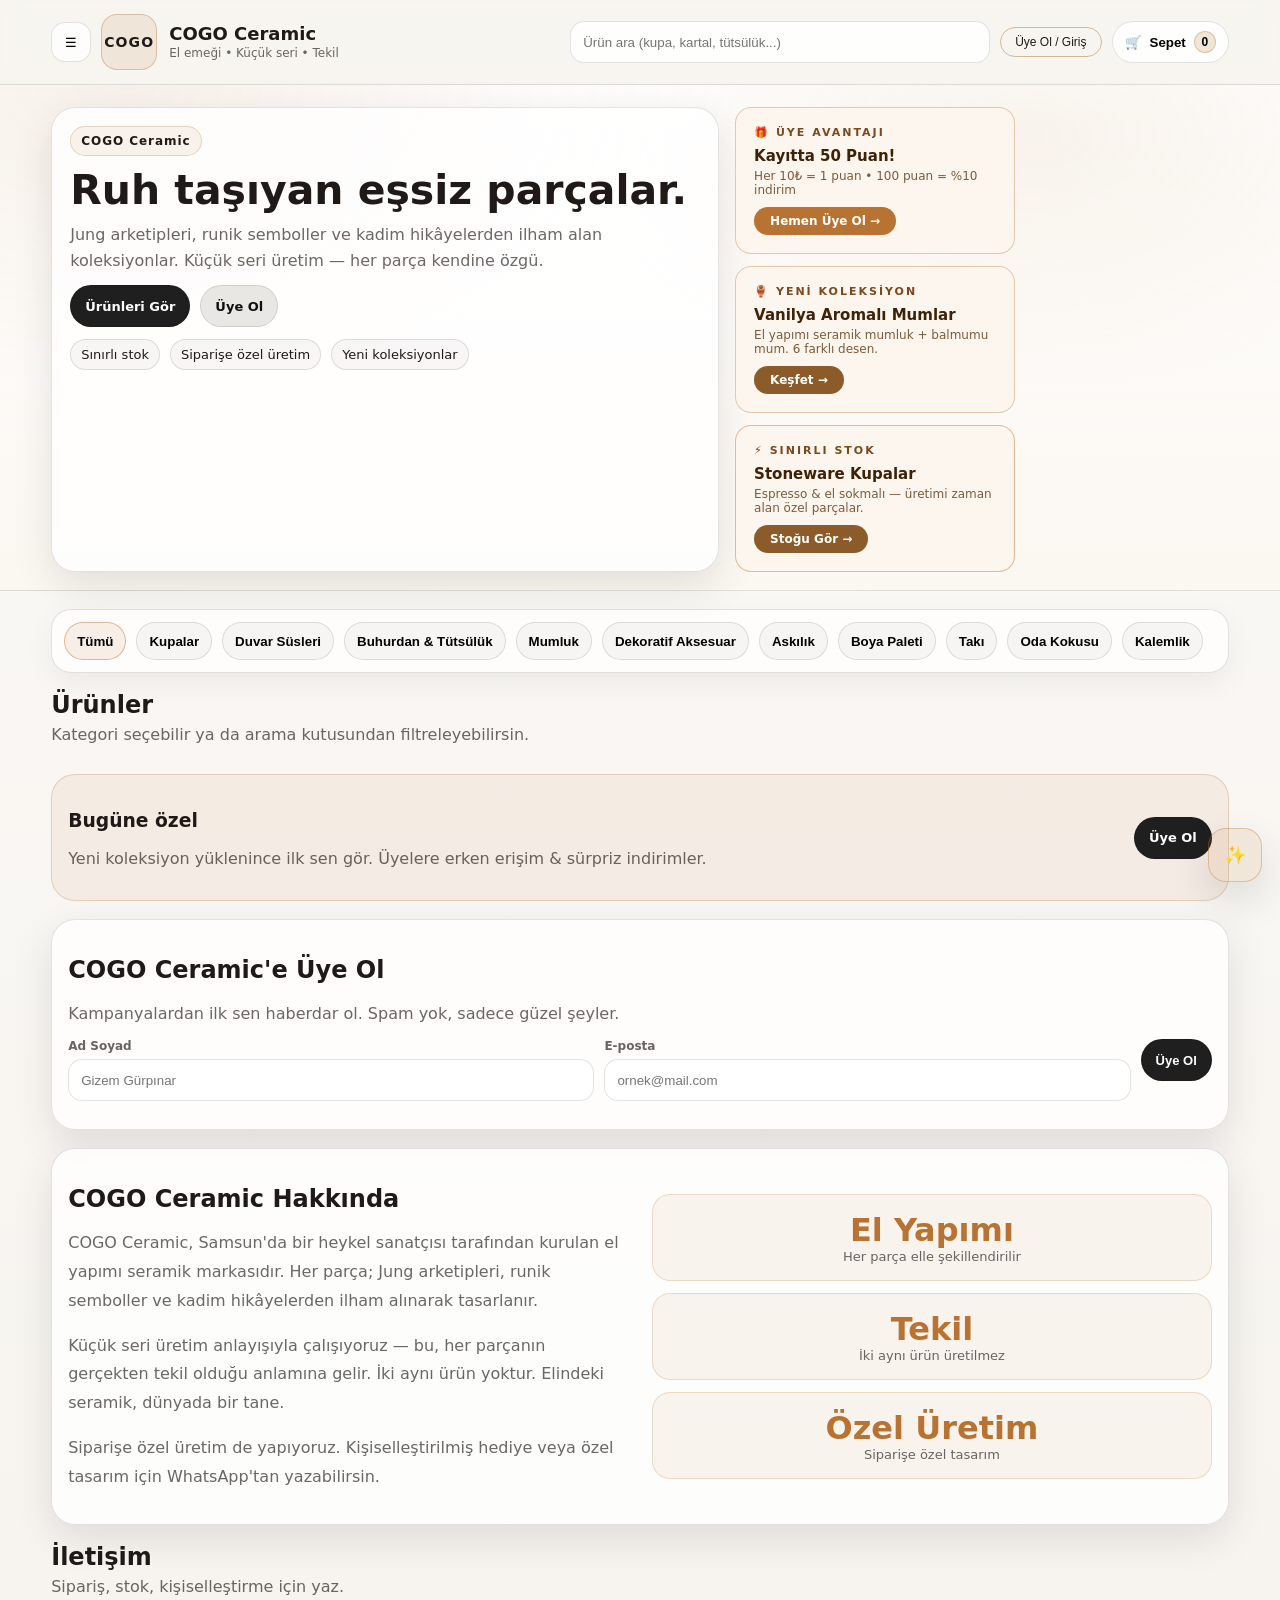
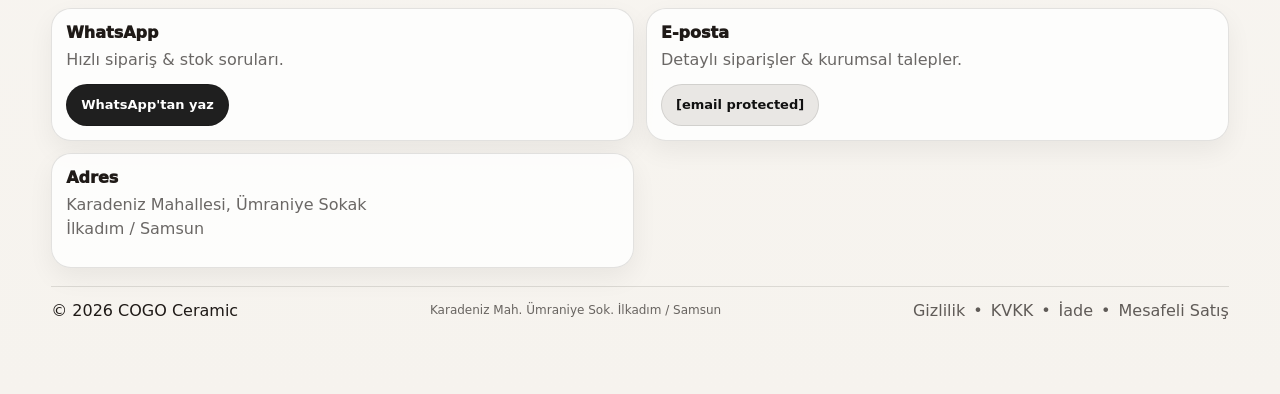
==== commit 06465395: "Add files via upload" ====
--- a/index.html
+++ b/index.html
@@ -206,25 +206,25 @@
         display:flex; flex-direction:column; gap:12px;
         min-width:240px; max-width:280px;
       ">
-        <div style="background:rgba(255,255,255,0.12); backdrop-filter:blur(8px); border:1px solid rgba(255,255,255,0.2); border-radius:16px; padding:18px;">
-          <div style="font-size:11px; font-weight:800; letter-spacing:2px; color:#d4b896; margin-bottom:8px;">🎁 ÜYE AVANTAJI</div>
-          <div style="font-size:15px; font-weight:800; color:#fff; margin-bottom:4px;">Kayıtta 50 Puan!</div>
-          <div style="font-size:12px; color:rgba(255,255,255,0.75);">Her 10₺ = 1 puan • 100 puan = %10 indirim</div>
+        <div style="background:#fdf6ee; backdrop-filter:blur(8px); border:1px solid rgba(184,115,51,0.35); border-radius:16px; padding:18px;">
+          <div style="font-size:11px; font-weight:800; letter-spacing:2px; color:#7a4a1e; margin-bottom:8px;">🎁 ÜYE AVANTAJI</div>
+          <div style="font-size:15px; font-weight:800; color:#3d2208; margin-bottom:4px;">Kayıtta 50 Puan!</div>
+          <div style="font-size:12px; color:#7a5c3a;">Her 10₺ = 1 puan • 100 puan = %10 indirim</div>
           <a href="#uyelik" style="display:inline-block; margin-top:10px; background:#b87333; color:#fff; font-size:12px; font-weight:800; padding:7px 16px; border-radius:999px; text-decoration:none;">Hemen Üye Ol →</a>
         </div>
 
-        <div style="background:rgba(255,255,255,0.12); backdrop-filter:blur(8px); border:1px solid rgba(255,255,255,0.2); border-radius:16px; padding:18px;">
-          <div style="font-size:11px; font-weight:800; letter-spacing:2px; color:#d4b896; margin-bottom:8px;">🏺 YENİ KOLEKSİYON</div>
-          <div style="font-size:15px; font-weight:800; color:#fff; margin-bottom:4px;">Vanilya Aromalı Mumlar</div>
-          <div style="font-size:12px; color:rgba(255,255,255,0.75);">El yapımı seramik mumluk + balmumu mum. 6 farklı desen.</div>
-          <a href="#urunler" style="display:inline-block; margin-top:10px; background:rgba(255,255,255,0.15); color:#fff; font-size:12px; font-weight:800; padding:7px 16px; border-radius:999px; text-decoration:none; border:1px solid rgba(255,255,255,0.3);">Keşfet →</a>
-        </div>
-
-        <div style="background:rgba(184,115,51,0.3); backdrop-filter:blur(8px); border:1px solid rgba(184,115,51,0.4); border-radius:16px; padding:18px;">
-          <div style="font-size:11px; font-weight:800; letter-spacing:2px; color:#d4b896; margin-bottom:8px;">⚡ SINIRLI STOK</div>
-          <div style="font-size:15px; font-weight:800; color:#fff; margin-bottom:4px;">Stoneware Kupalar</div>
-          <div style="font-size:12px; color:rgba(255,255,255,0.75);">Espresso & el sokmalı — üretimi zaman alan özel parçalar.</div>
-          <a href="#urunler" style="display:inline-block; margin-top:10px; background:rgba(255,255,255,0.15); color:#fff; font-size:12px; font-weight:800; padding:7px 16px; border-radius:999px; text-decoration:none; border:1px solid rgba(255,255,255,0.3);">Stoğu Gör →</a>
+        <div style="background:#fdf6ee; backdrop-filter:blur(8px); border:1px solid rgba(184,115,51,0.35); border-radius:16px; padding:18px;">
+          <div style="font-size:11px; font-weight:800; letter-spacing:2px; color:#7a4a1e; margin-bottom:8px;">🏺 YENİ KOLEKSİYON</div>
+          <div style="font-size:15px; font-weight:800; color:#3d2208; margin-bottom:4px;">Vanilya Aromalı Mumlar</div>
+          <div style="font-size:12px; color:#7a5c3a;">El yapımı seramik mumluk + balmumu mum. 6 farklı desen.</div>
+          <a href="#urunler" style="display:inline-block; margin-top:10px; background:#8b5c2a; color:#fff; font-size:12px; font-weight:800; padding:7px 16px; border-radius:999px; text-decoration:none;">Keşfet →</a>
+        </div>
+
+        <div style="background:#fdf6ee; backdrop-filter:blur(8px); border:1px solid rgba(184,115,51,0.45); border-radius:16px; padding:18px;">
+          <div style="font-size:11px; font-weight:800; letter-spacing:2px; color:#7a4a1e; margin-bottom:8px;">⚡ SINIRLI STOK</div>
+          <div style="font-size:15px; font-weight:800; color:#3d2208; margin-bottom:4px;">Stoneware Kupalar</div>
+          <div style="font-size:12px; color:#7a5c3a;">Espresso & el sokmalı — üretimi zaman alan özel parçalar.</div>
+          <a href="#urunler" style="display:inline-block; margin-top:10px; background:#8b5c2a; color:#fff; font-size:12px; font-weight:800; padding:7px 16px; border-radius:999px; text-decoration:none;">Stoğu Gör →</a>
         </div>
       </div>
 
@@ -348,7 +348,7 @@
         <div class="miniCard">
           <div class="miniTitle">E-posta</div>
           <div class="miniText">Detaylı siparişler &amp; kurumsal talepler.</div>
-          <a class="btn btn--soft" href="mailto:orders@cogoceramic.com">orders@cogoceramic.com</a>
+          <a class="btn btn--soft" href="/cdn-cgi/l/email-protection#8de2ffe9e8fffecdeee2eae2eee8ffece0e4eea3eee2e0"><span class="__cf_email__" data-cfemail="335c415756414073505c545c505641525e5a501d505c5e">[email&#160;protected]</span></a>
         </div>
 
         <!-- ✅ Adres kartı eklendi -->
@@ -415,12 +415,4 @@
       <div class="cogoAI__note">
         Not: AI öneridir. Sipariş için WhatsApp veya ödeme butonunu kullan.
       </div>
-    </section>
-  </div>
-
-  <!-- Müşteri Bilgi Modalı (PayTR) -->
-  <div id="cogoPayModal"></div>
-
-  <script src="app.js"></script>
-</body>
-</html>+    </se
--- a/style.css
+++ b/style.css
@@ -254,14 +254,13 @@
   background-position: center;
   display:flex;
 }
-.bannerCard{
-  margin:auto;
-  width: calc(100% - 28px);
-  border:1px solid rgba(255,255,255,.22);
-  background: rgba(255,255,255,.78);
-  border-radius:20px;
-  padding:14px;
-}
+.bannerCard {
+    background: rgba(198, 164, 141, 0.9); /* Koyu krem / açık kahve tonu ve daha opak */
+    border: 1px solid rgba(255,255,255,.22);
+    border-radius: 20px;
+    padding: 14px;
+}
+
 .bannerTitle{ font-weight:1000; }
 .bannerText{ color: var(--muted); margin-top:4px; }
 .bannerNote{ margin-top:10px; font-size:12px; color: rgba(31,26,23,.60); }
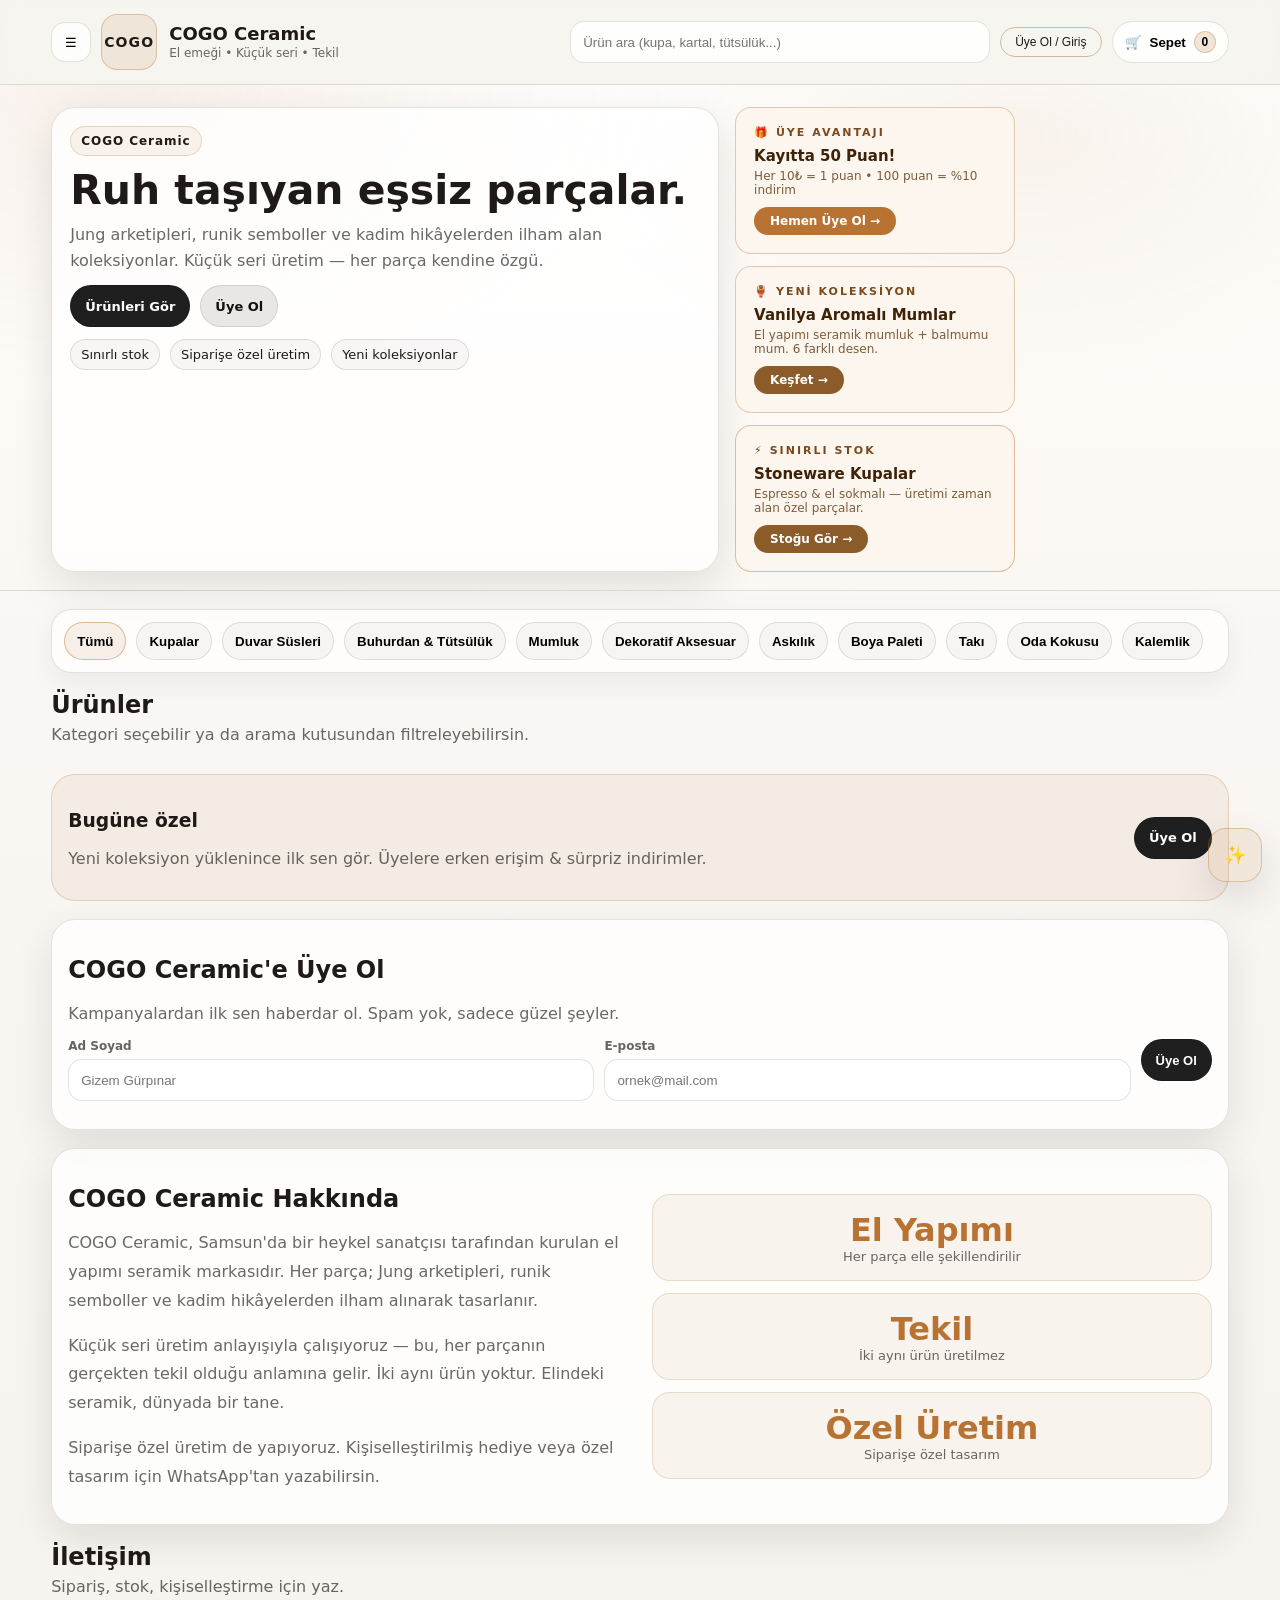
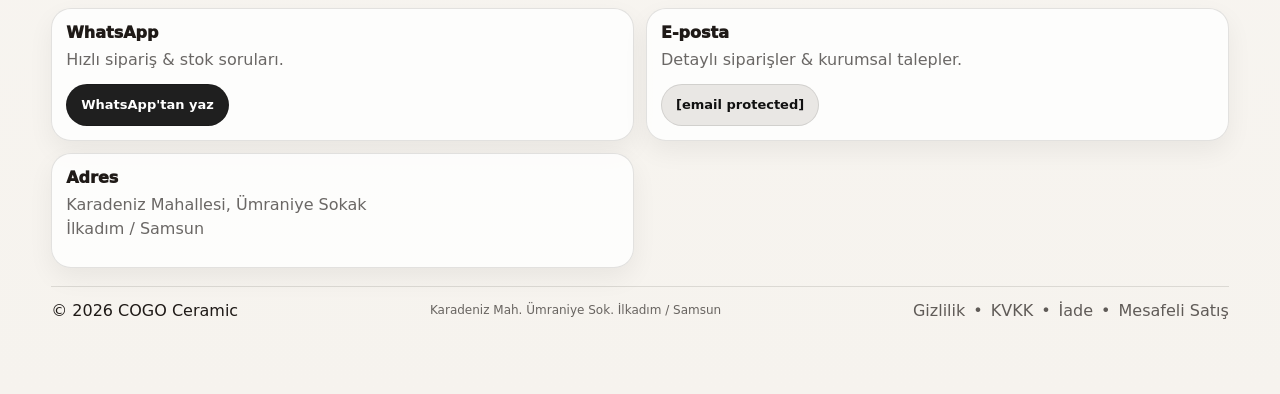
==== commit efe2f195: "Add files via upload" ====
--- a/index.html
+++ b/index.html
@@ -348,7 +348,7 @@
         <div class="miniCard">
           <div class="miniTitle">E-posta</div>
           <div class="miniText">Detaylı siparişler &amp; kurumsal talepler.</div>
-          <a class="btn btn--soft" href="/cdn-cgi/l/email-protection#8de2ffe9e8fffecdeee2eae2eee8ffece0e4eea3eee2e0"><span class="__cf_email__" data-cfemail="335c415756414073505c545c505641525e5a501d505c5e">[email&#160;protected]</span></a>
+          <a class="btn btn--soft" href="/cdn-cgi/l/email-protection#640b160001161724070b030b07011605090d074a070b09"><span class="__cf_email__" data-cfemail="4a25382e2f38390a29252d25292f382b27232964292527">[email&#160;protected]</span></a>
         </div>
 
         <!-- ✅ Adres kartı eklendi -->
@@ -415,4 +415,7 @@
       <div class="cogoAI__note">
         Not: AI öneridir. Sipariş için WhatsApp veya ödeme butonunu kullan.
       </div>
-    </se+    </se
+    <script src="app.js"></script>
+</body>
+</html>
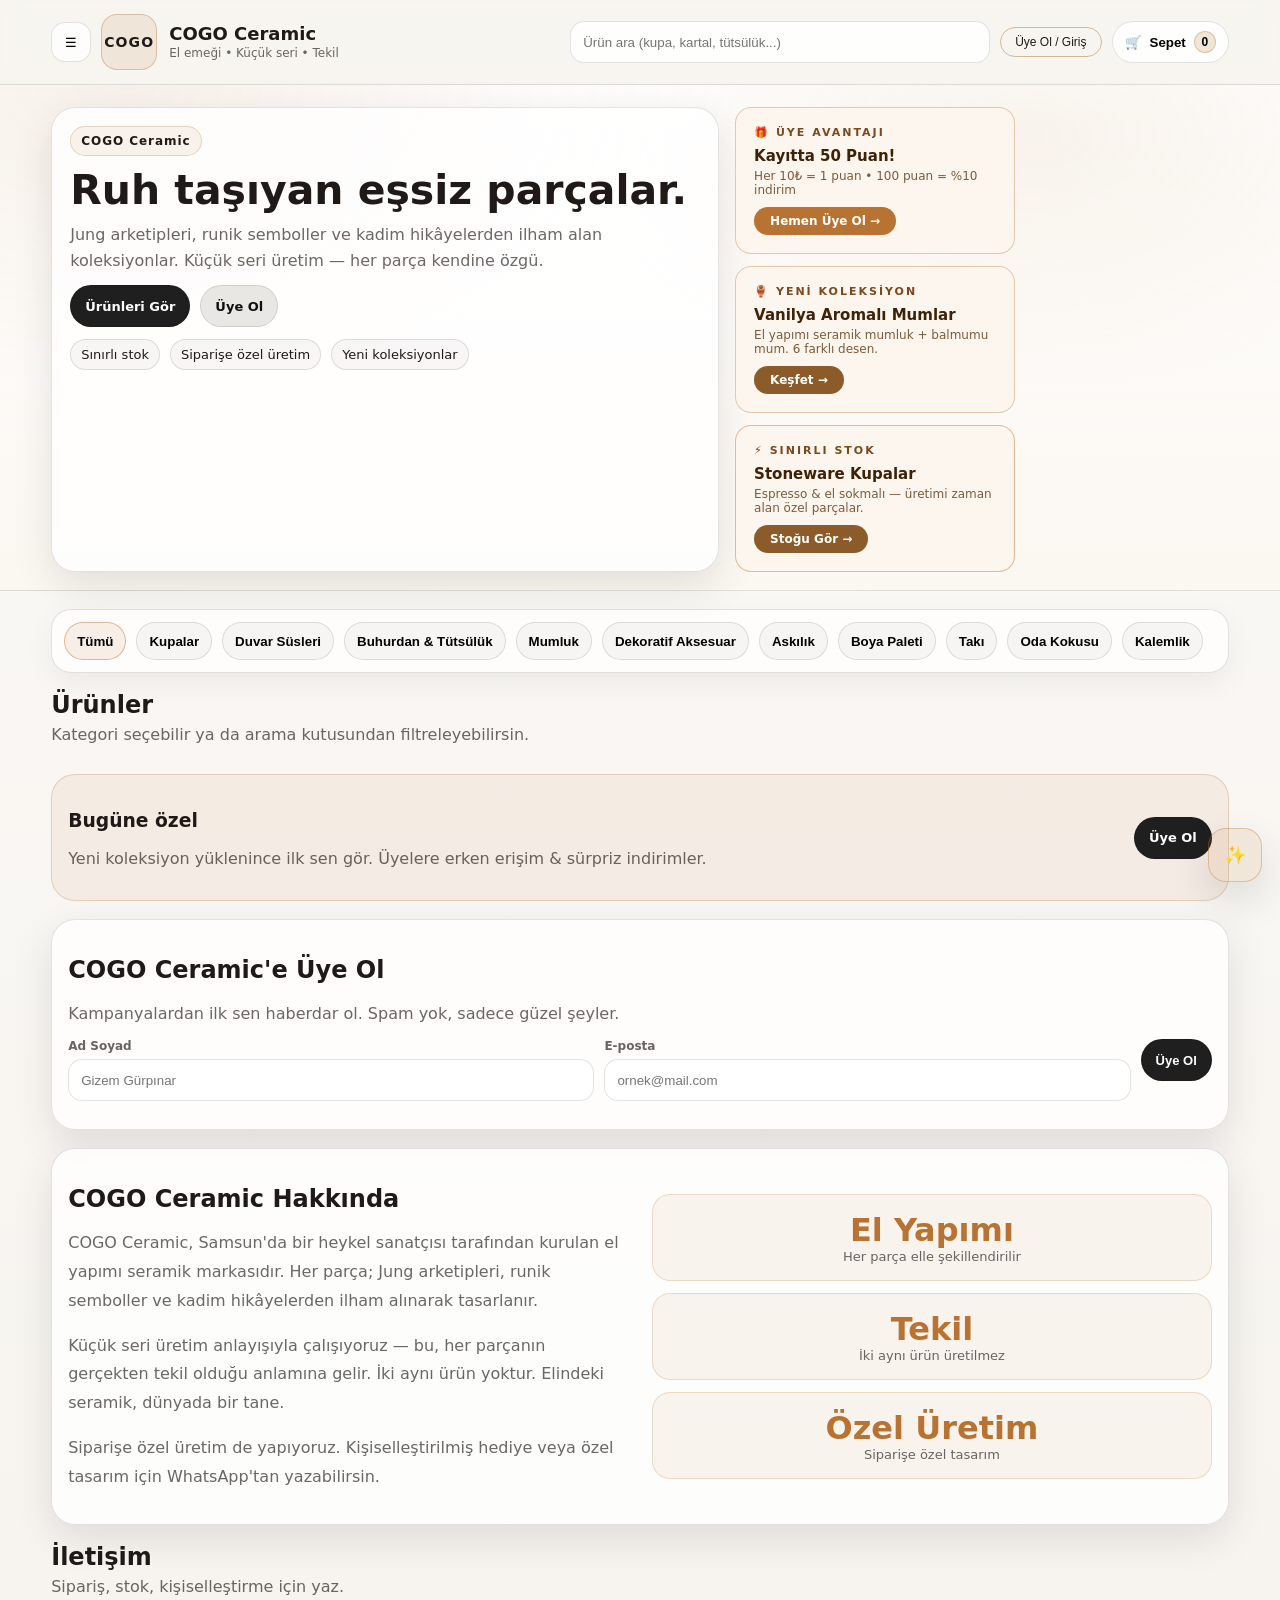
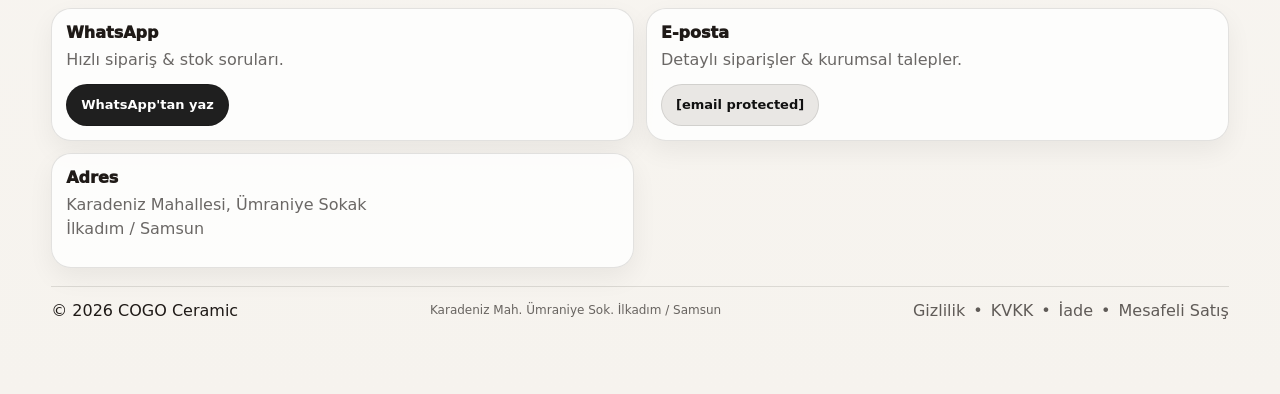
==== commit 055d3574: "fix: autocomplete attributes added" ====
--- a/index.html
+++ b/index.html
@@ -135,7 +135,7 @@
 
       <div class="right">
         <div class="search">
-          <input id="searchInput" type="search" placeholder="Ürün ara (kupa, kartal, tütsülük...)" />
+          <input id="searchInput" type="search" autocomplete="off" placeholder="Ürün ara (kupa, kartal, tütsülük...)" />
         </div>
 
         <button id="authBtn" onclick="openAuthModal('login')" style="background:none;border:1px solid #d4b896;color:#1f1a17;padding:7px 14px;border-radius:20px;cursor:pointer;font-size:12px;font-family:Arial,sans-serif;white-space:nowrap;transition:all .2s;" onmouseover="this.style.background='#f0e8df'" onmouseout="this.style.background='none'">
@@ -280,11 +280,11 @@
         <form id="signupForm" class="formRow">
           <div class="field">
             <label for="name">Ad Soyad</label>
-            <input id="name" type="text" placeholder="Gizem Gürpınar" required />
+            <input id="name" type="text" autocomplete="name" placeholder="Gizem Gürpınar" required />
           </div>
           <div class="field">
             <label for="email">E-posta</label>
-            <input id="email" type="email" placeholder="ornek@mail.com" required />
+            <input id="email" type="email" autocomplete="email" placeholder="ornek@mail.com" required />
           </div>
           <button class="btn" type="submit">Üye Ol</button>
         </form>
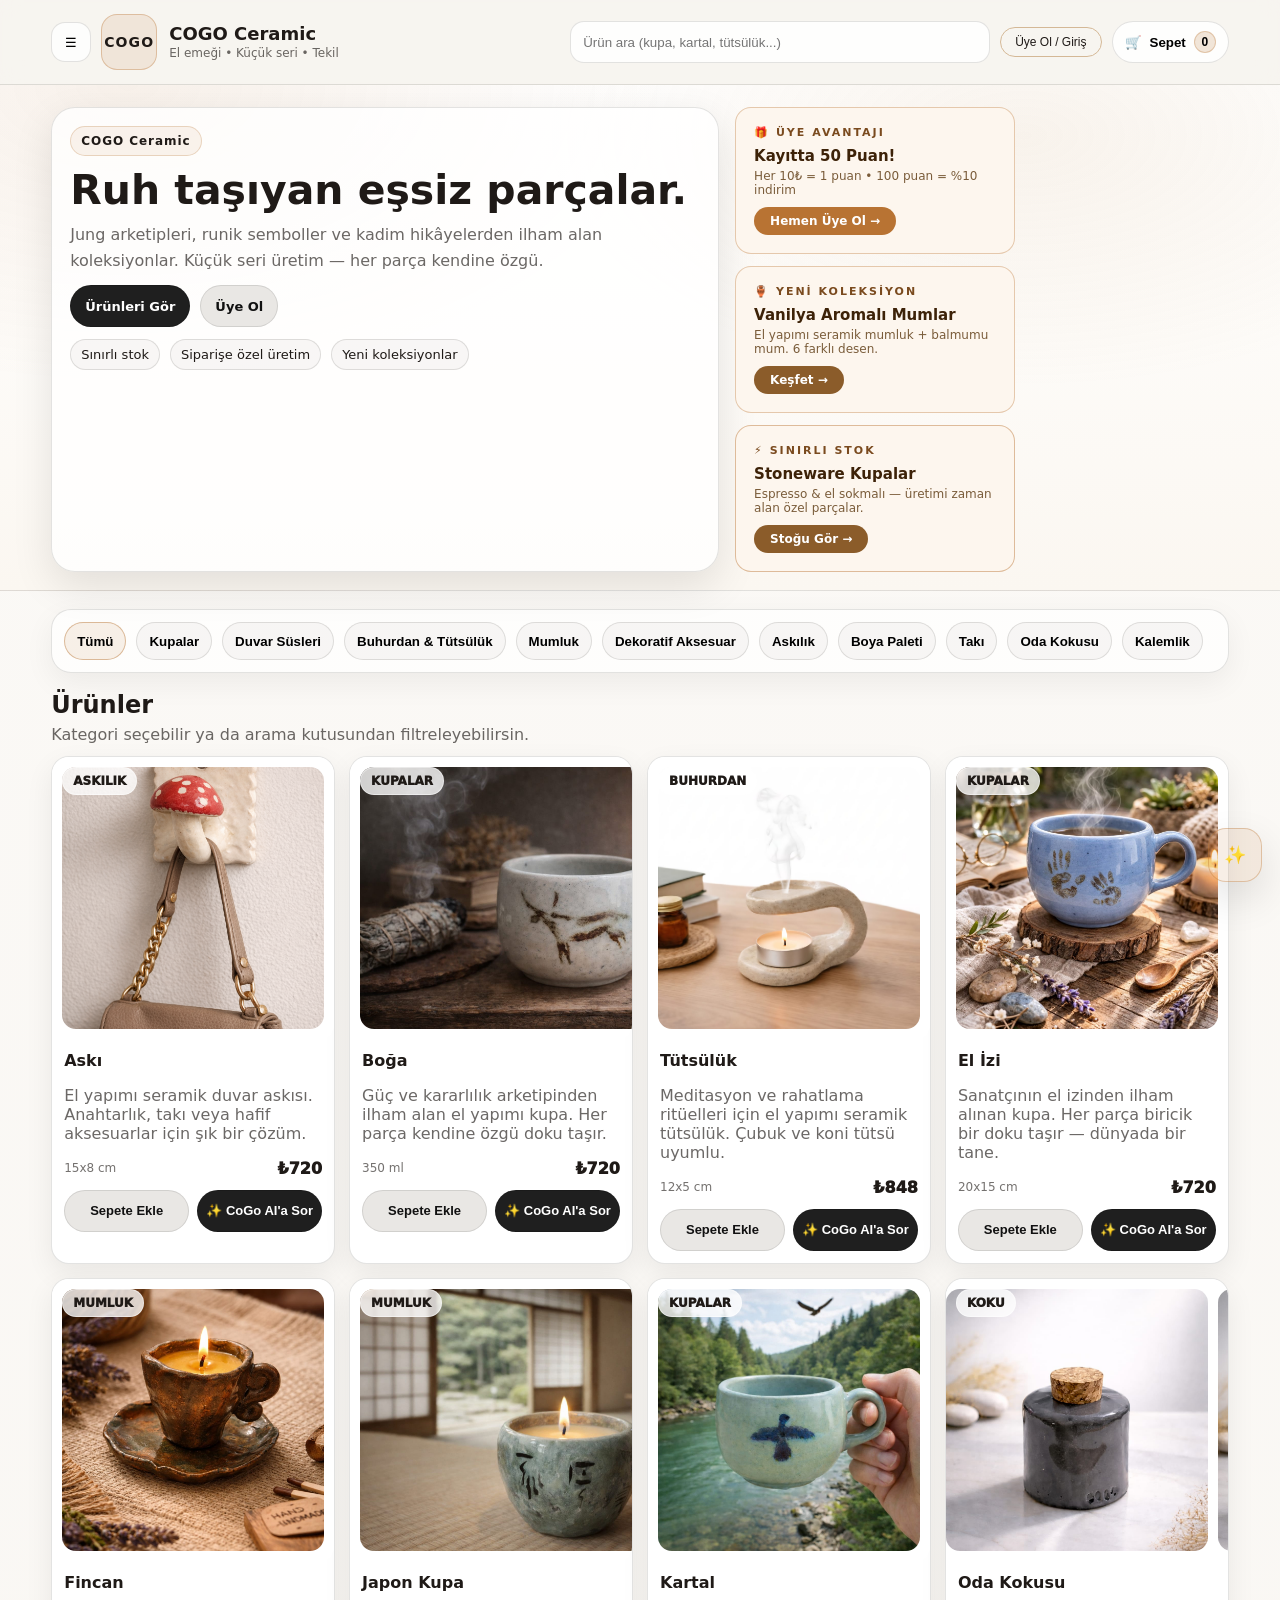
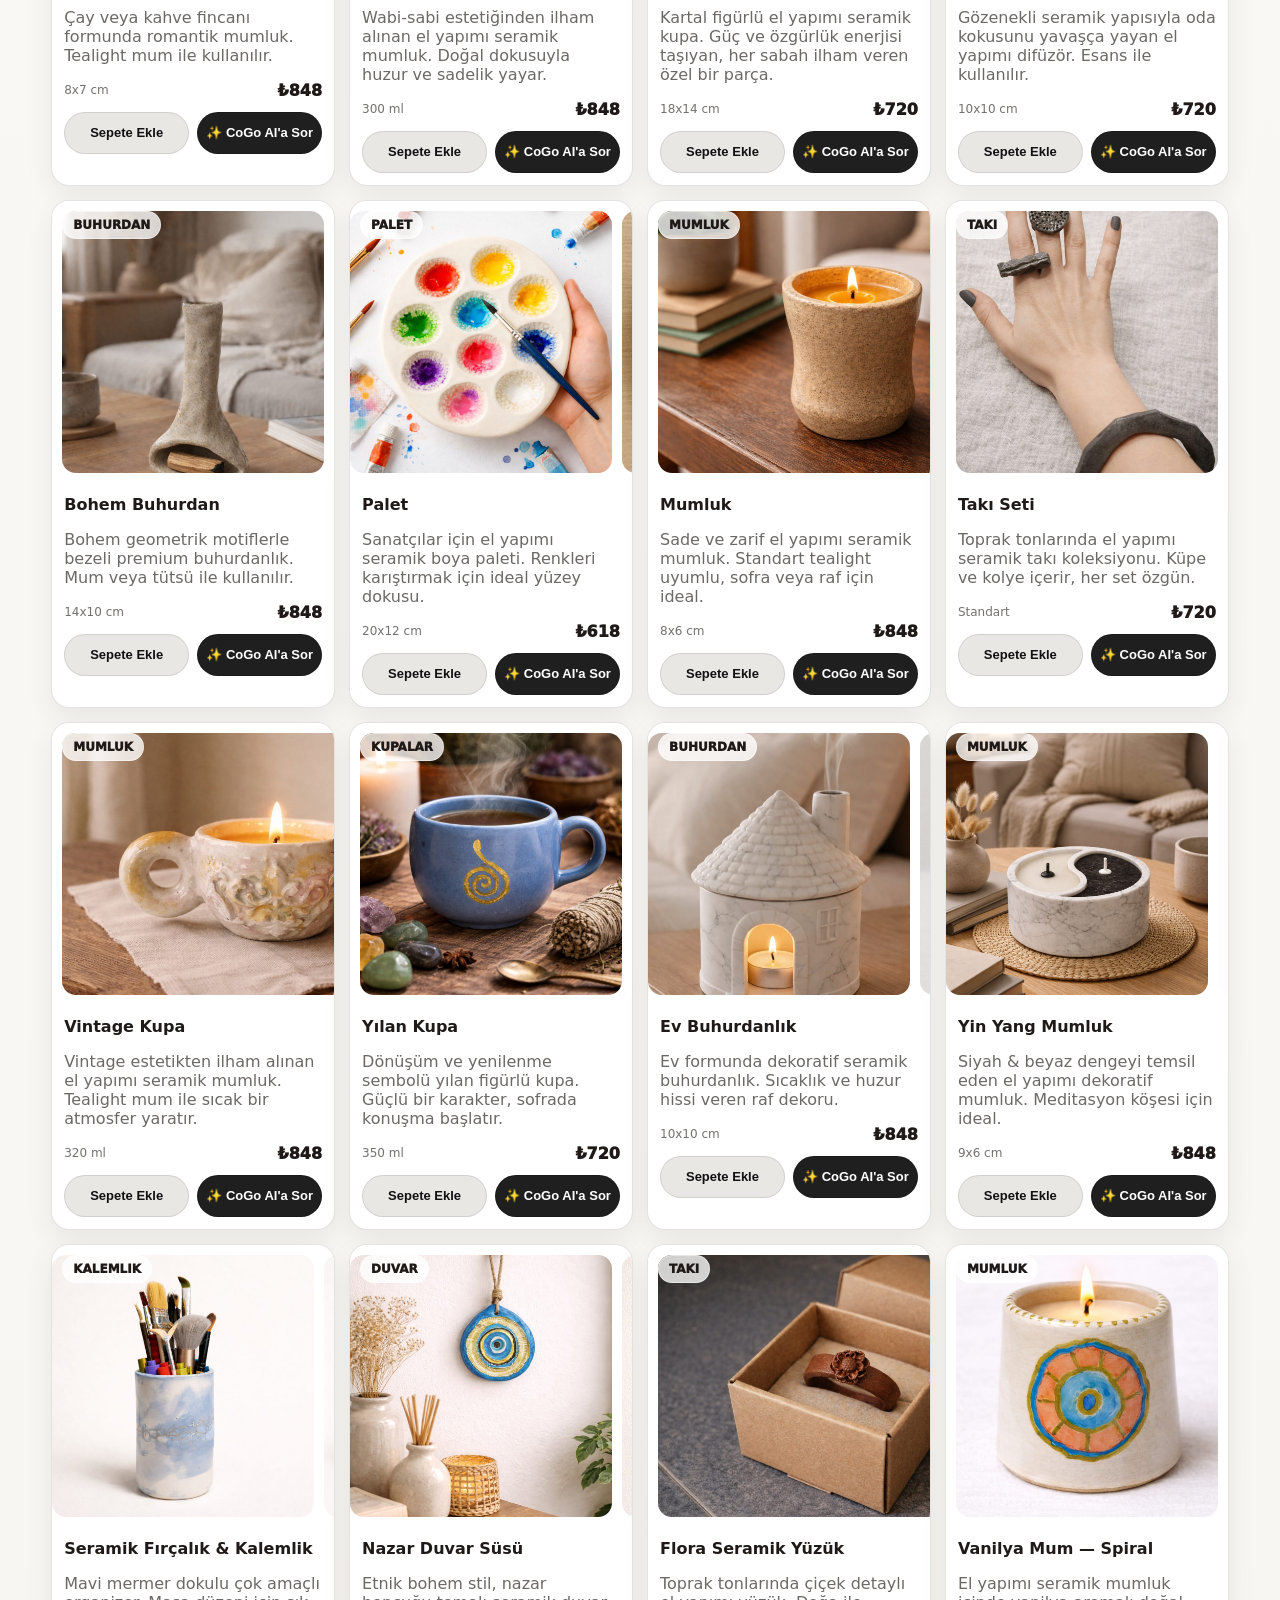
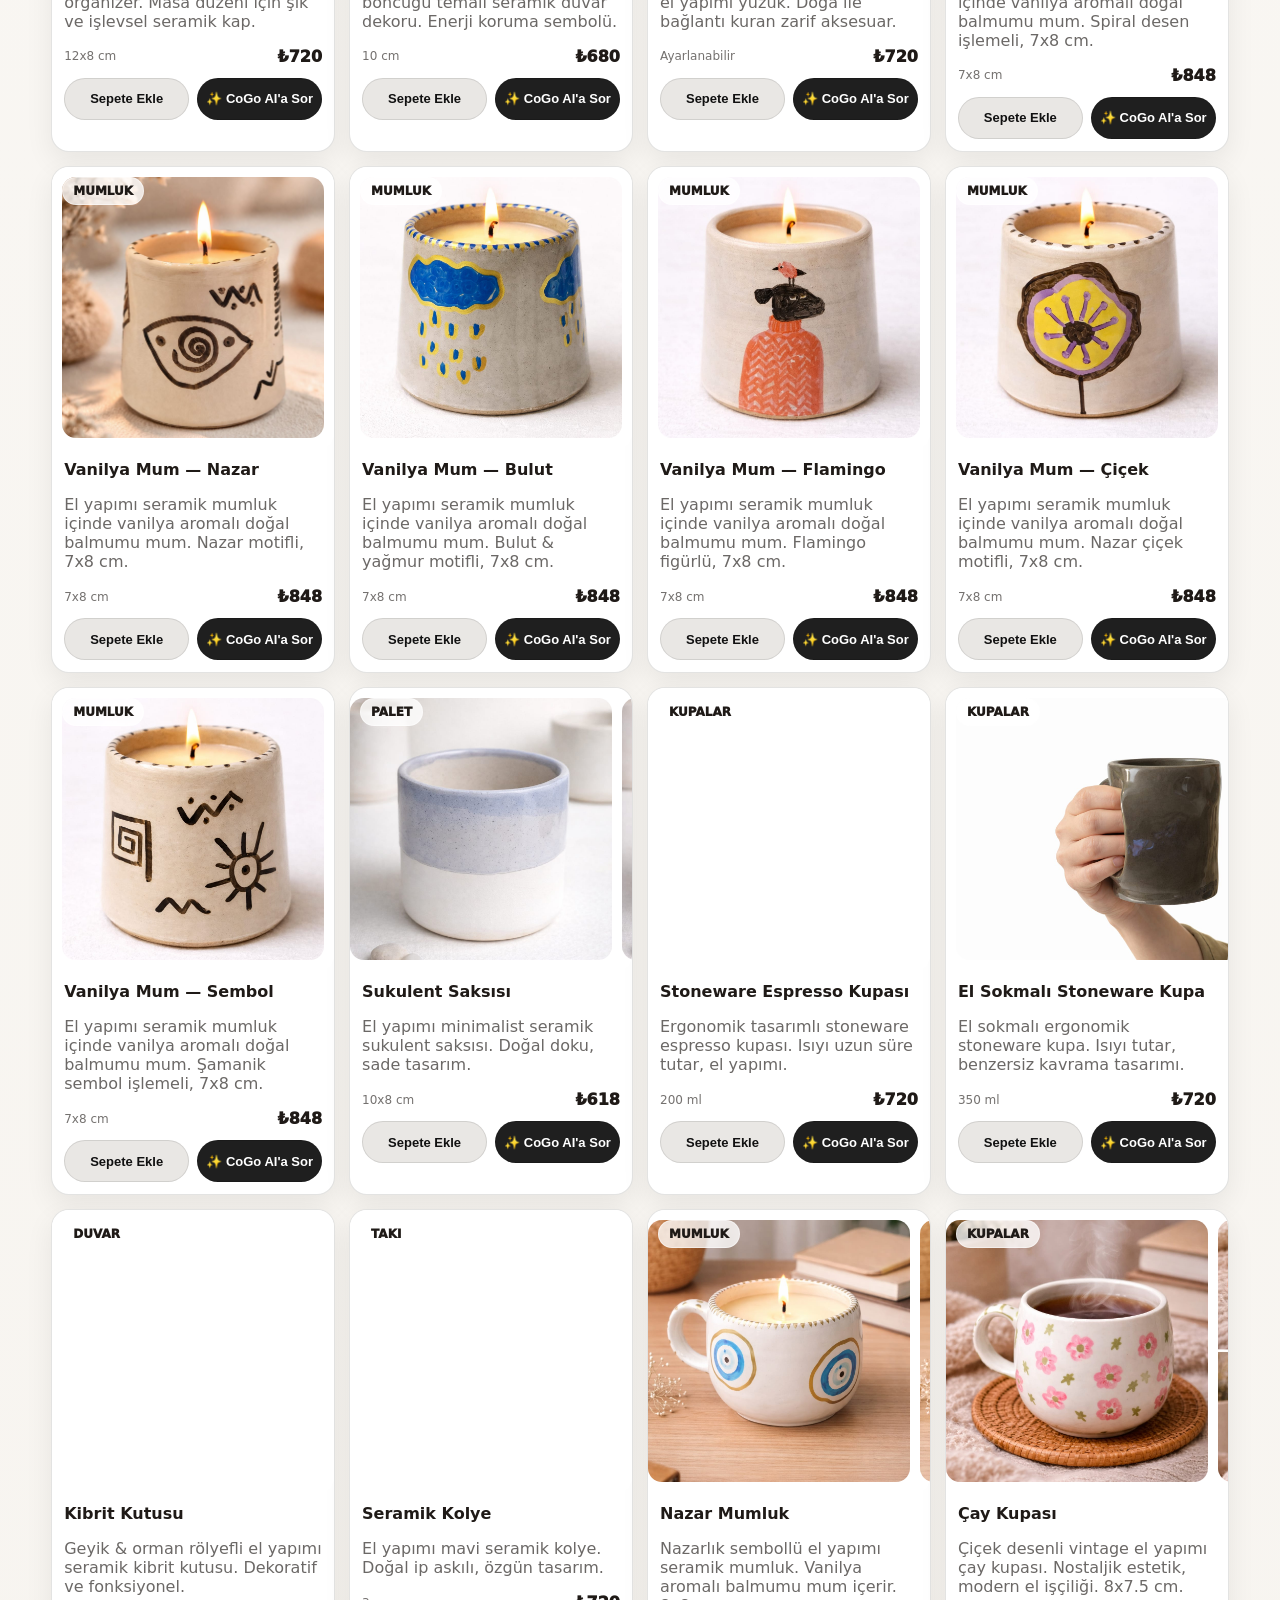
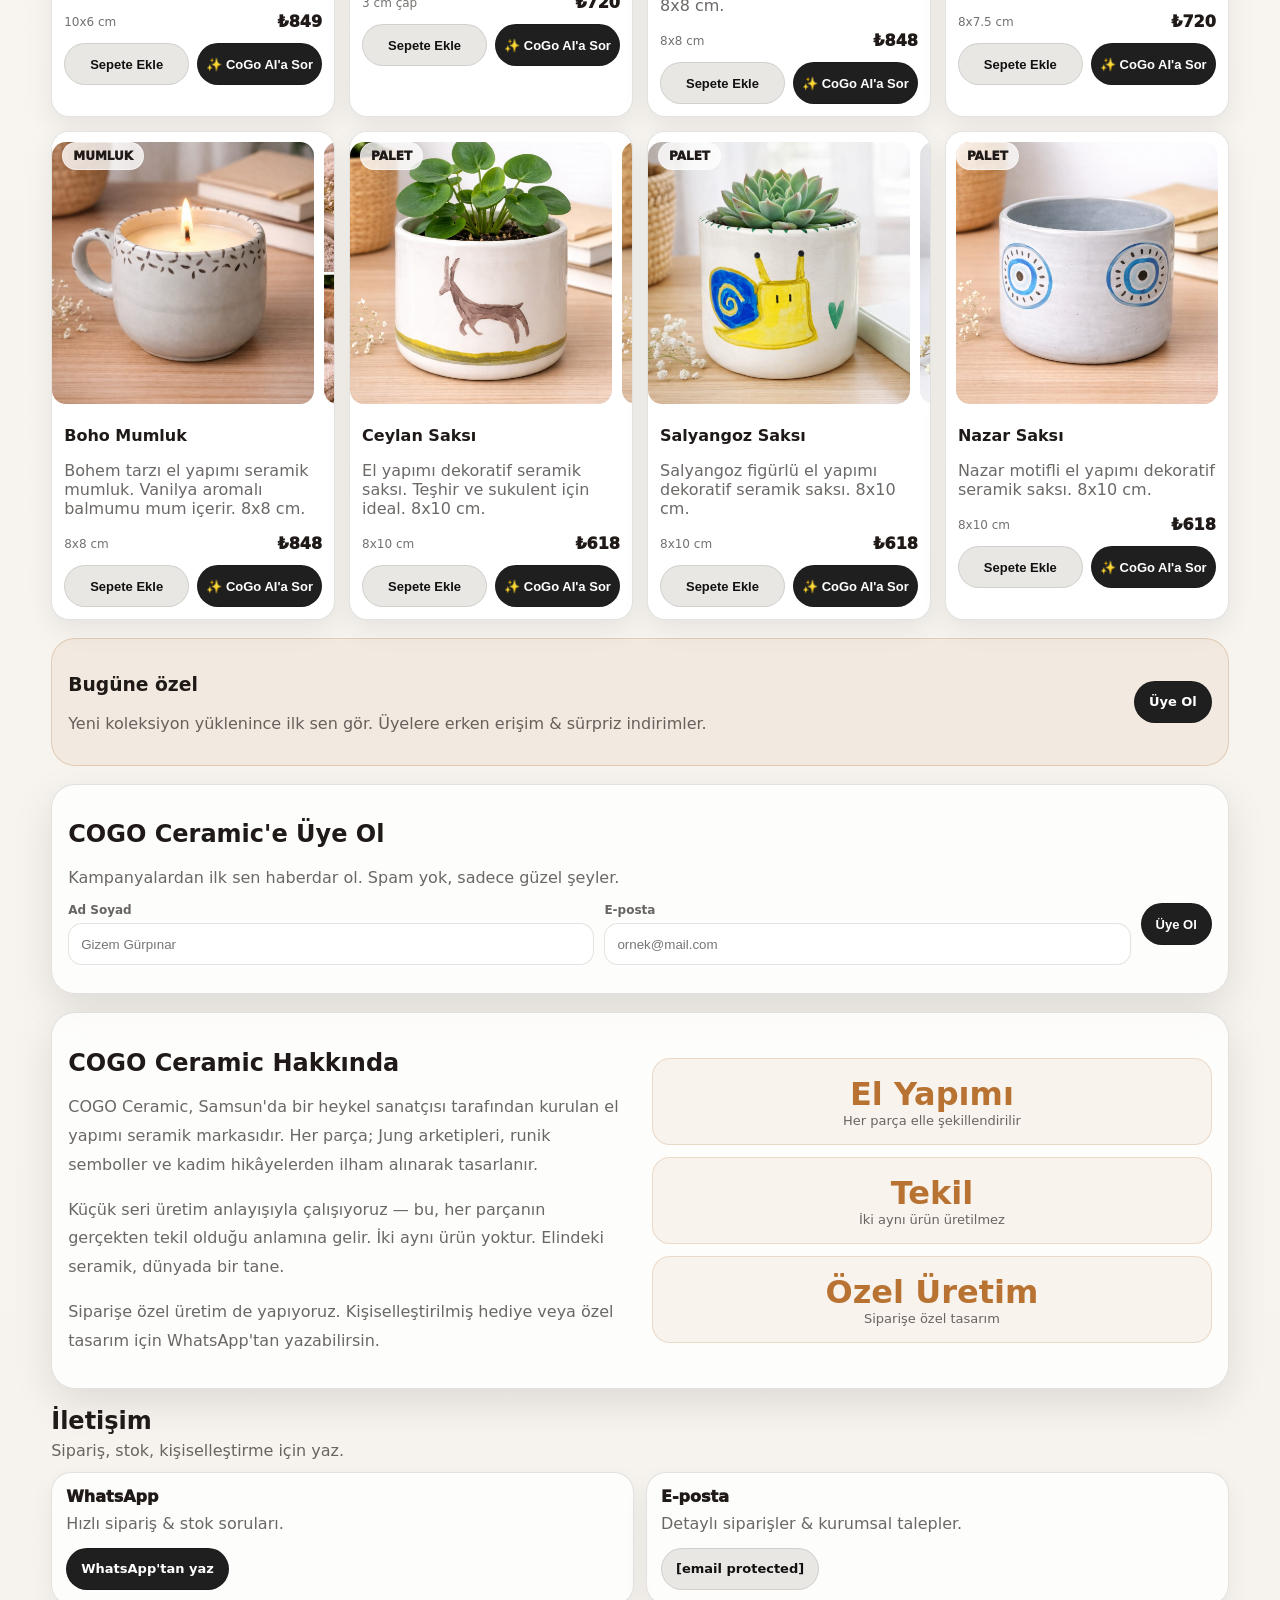
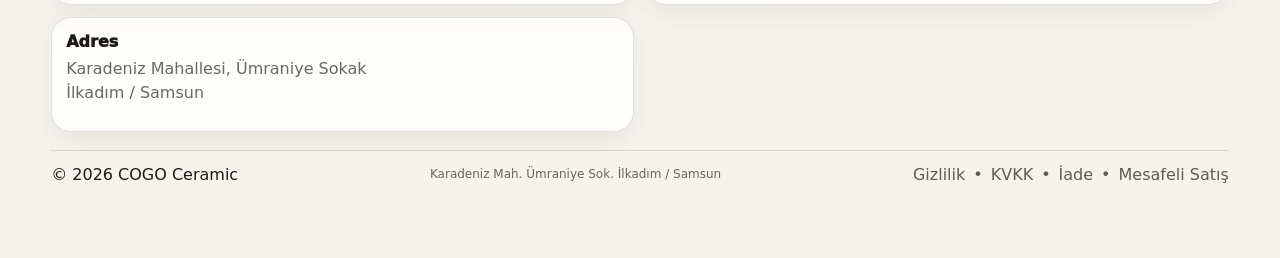
==== commit 005fdba2: "fix section tag" ====
--- a/index.html
+++ b/index.html
@@ -135,7 +135,7 @@
 
       <div class="right">
         <div class="search">
-          <input id="searchInput" type="search" autocomplete="off" placeholder="Ürün ara (kupa, kartal, tütsülük...)" />
+          <input id="searchInput" type="search" autocomplete="off" autocomplete="off" placeholder="Ürün ara (kupa, kartal, tütsülük...)" />
         </div>
 
         <button id="authBtn" onclick="openAuthModal('login')" style="background:none;border:1px solid #d4b896;color:#1f1a17;padding:7px 14px;border-radius:20px;cursor:pointer;font-size:12px;font-family:Arial,sans-serif;white-space:nowrap;transition:all .2s;" onmouseover="this.style.background='#f0e8df'" onmouseout="this.style.background='none'">
@@ -280,11 +280,11 @@
         <form id="signupForm" class="formRow">
           <div class="field">
             <label for="name">Ad Soyad</label>
-            <input id="name" type="text" autocomplete="name" placeholder="Gizem Gürpınar" required />
+            <input id="name" type="text" autocomplete="name" autocomplete="name" placeholder="Gizem Gürpınar" required />
           </div>
           <div class="field">
             <label for="email">E-posta</label>
-            <input id="email" type="email" autocomplete="email" placeholder="ornek@mail.com" required />
+            <input id="email" type="email" autocomplete="email" autocomplete="email" placeholder="ornek@mail.com" required />
           </div>
           <button class="btn" type="submit">Üye Ol</button>
         </form>
@@ -415,7 +415,7 @@
       <div class="cogoAI__note">
         Not: AI öneridir. Sipariş için WhatsApp veya ödeme butonunu kullan.
       </div>
-    </se
+    </section>
     <script src="app.js"></script>
 </body>
 </html>
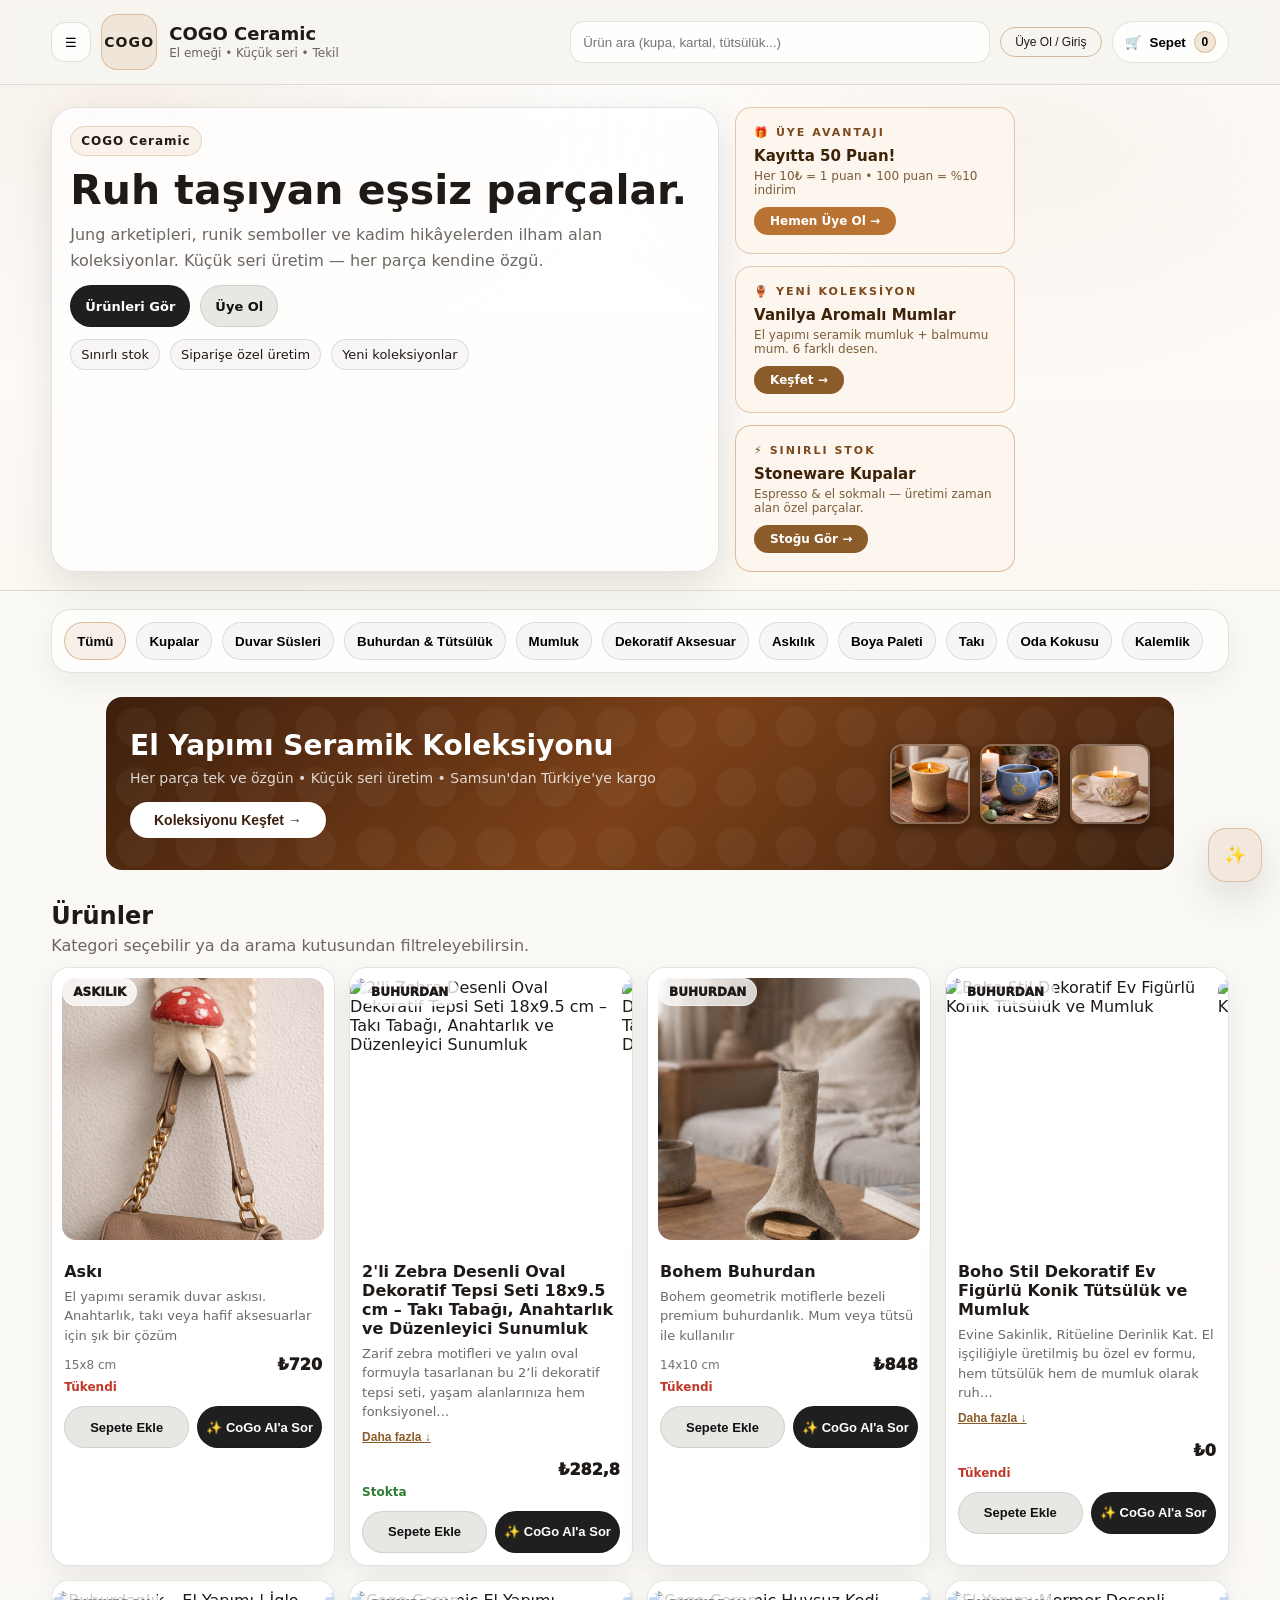
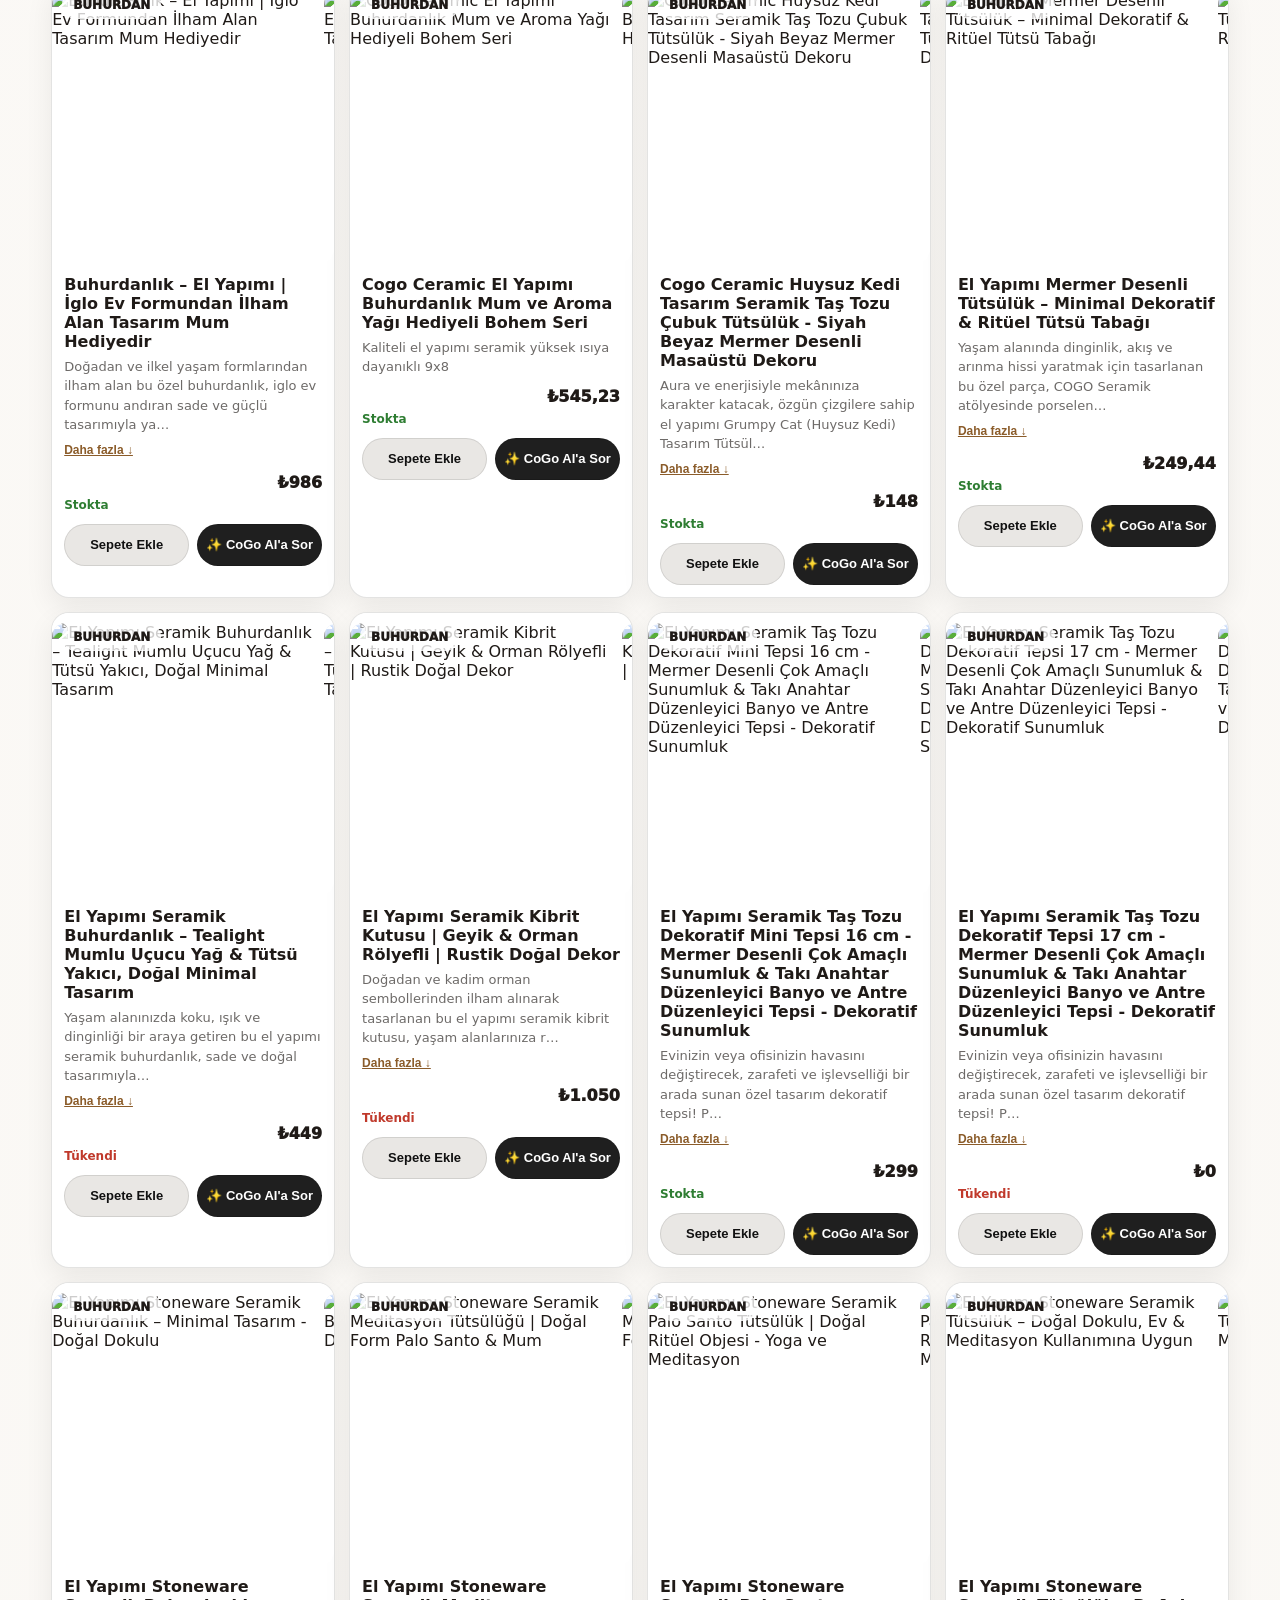
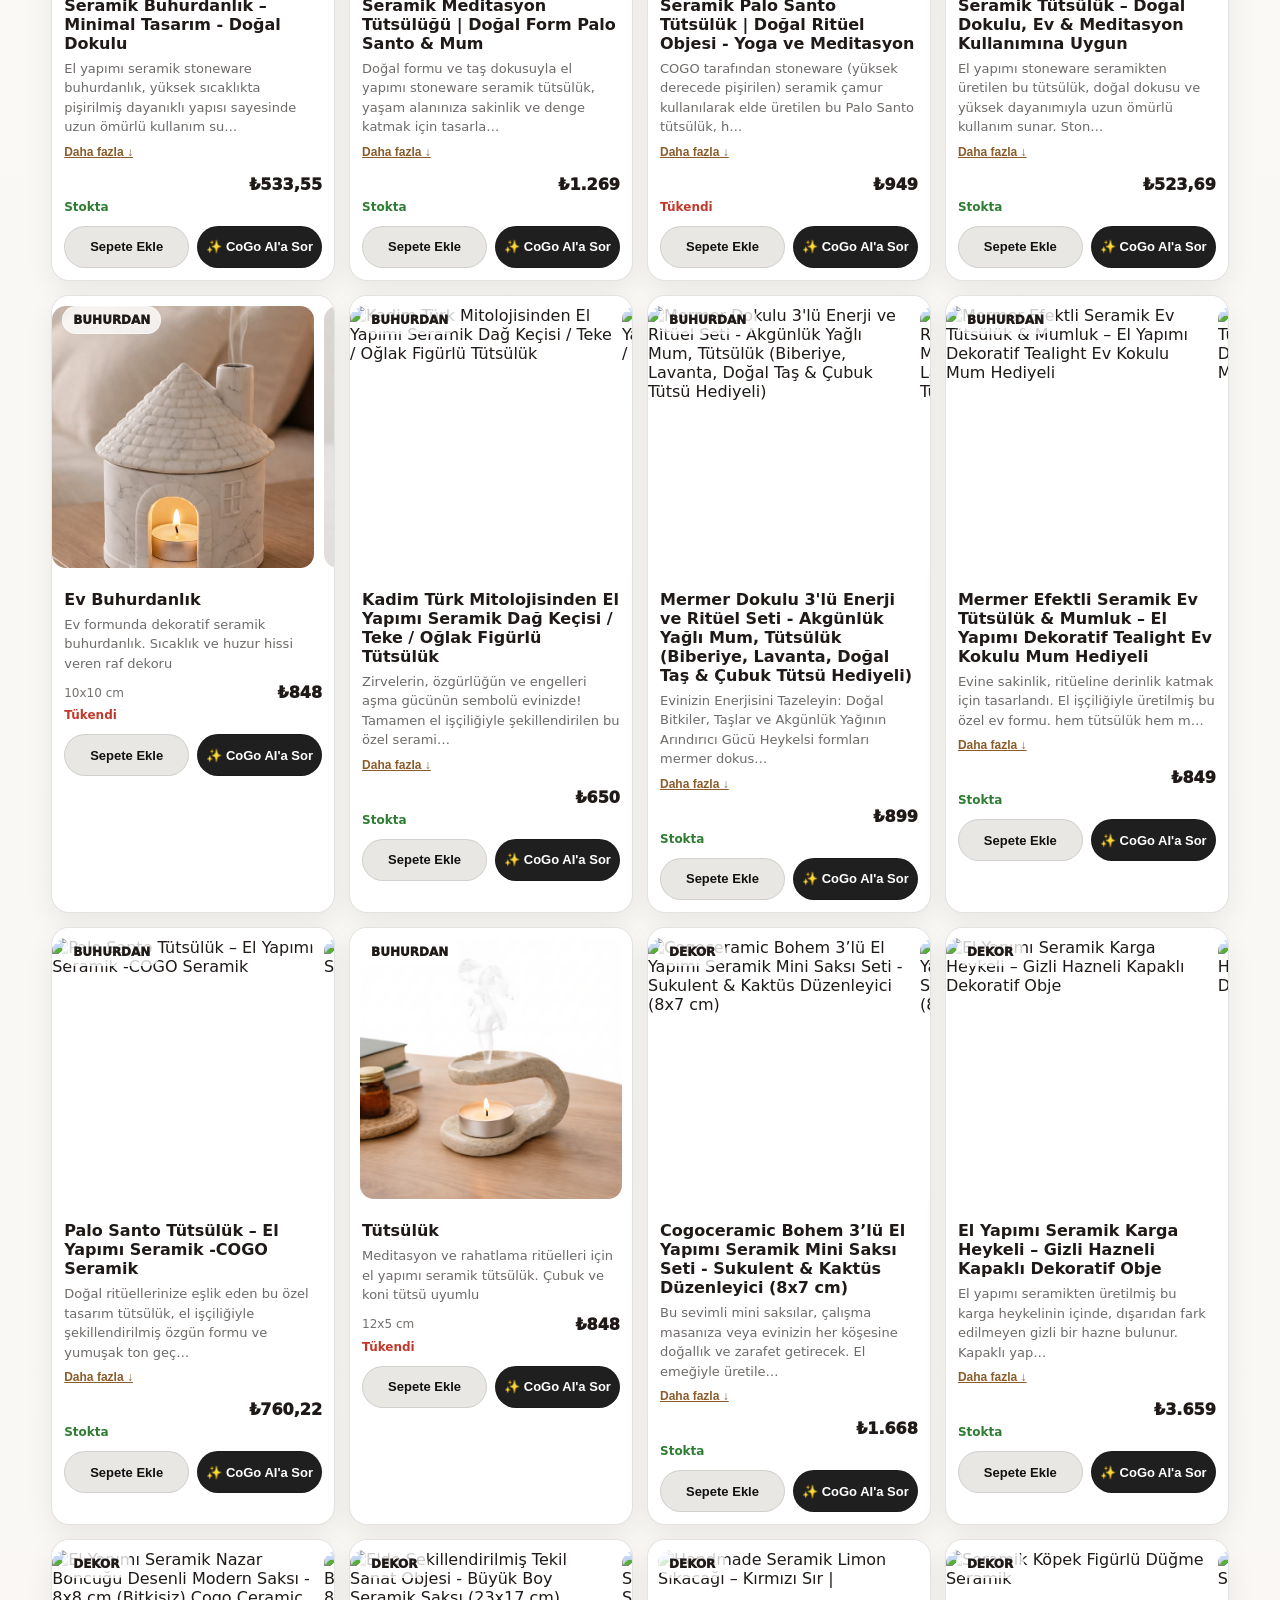
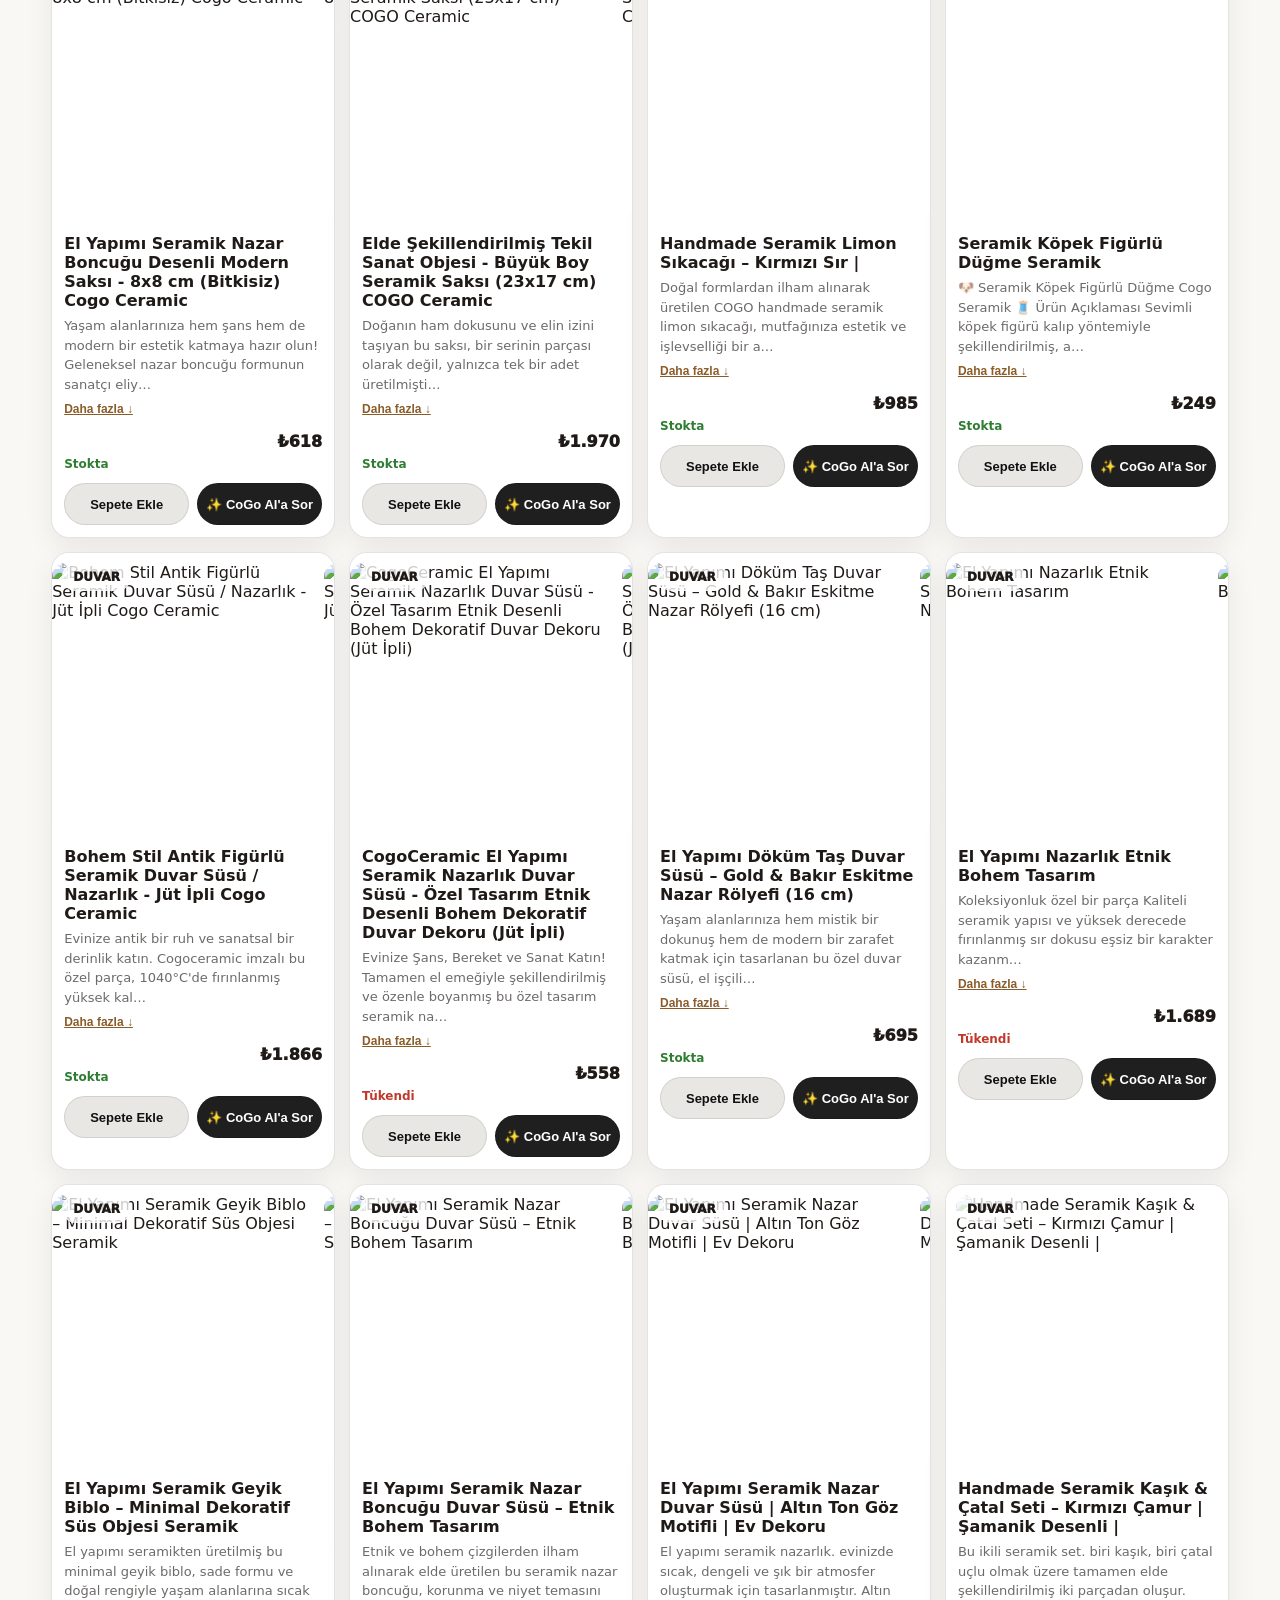
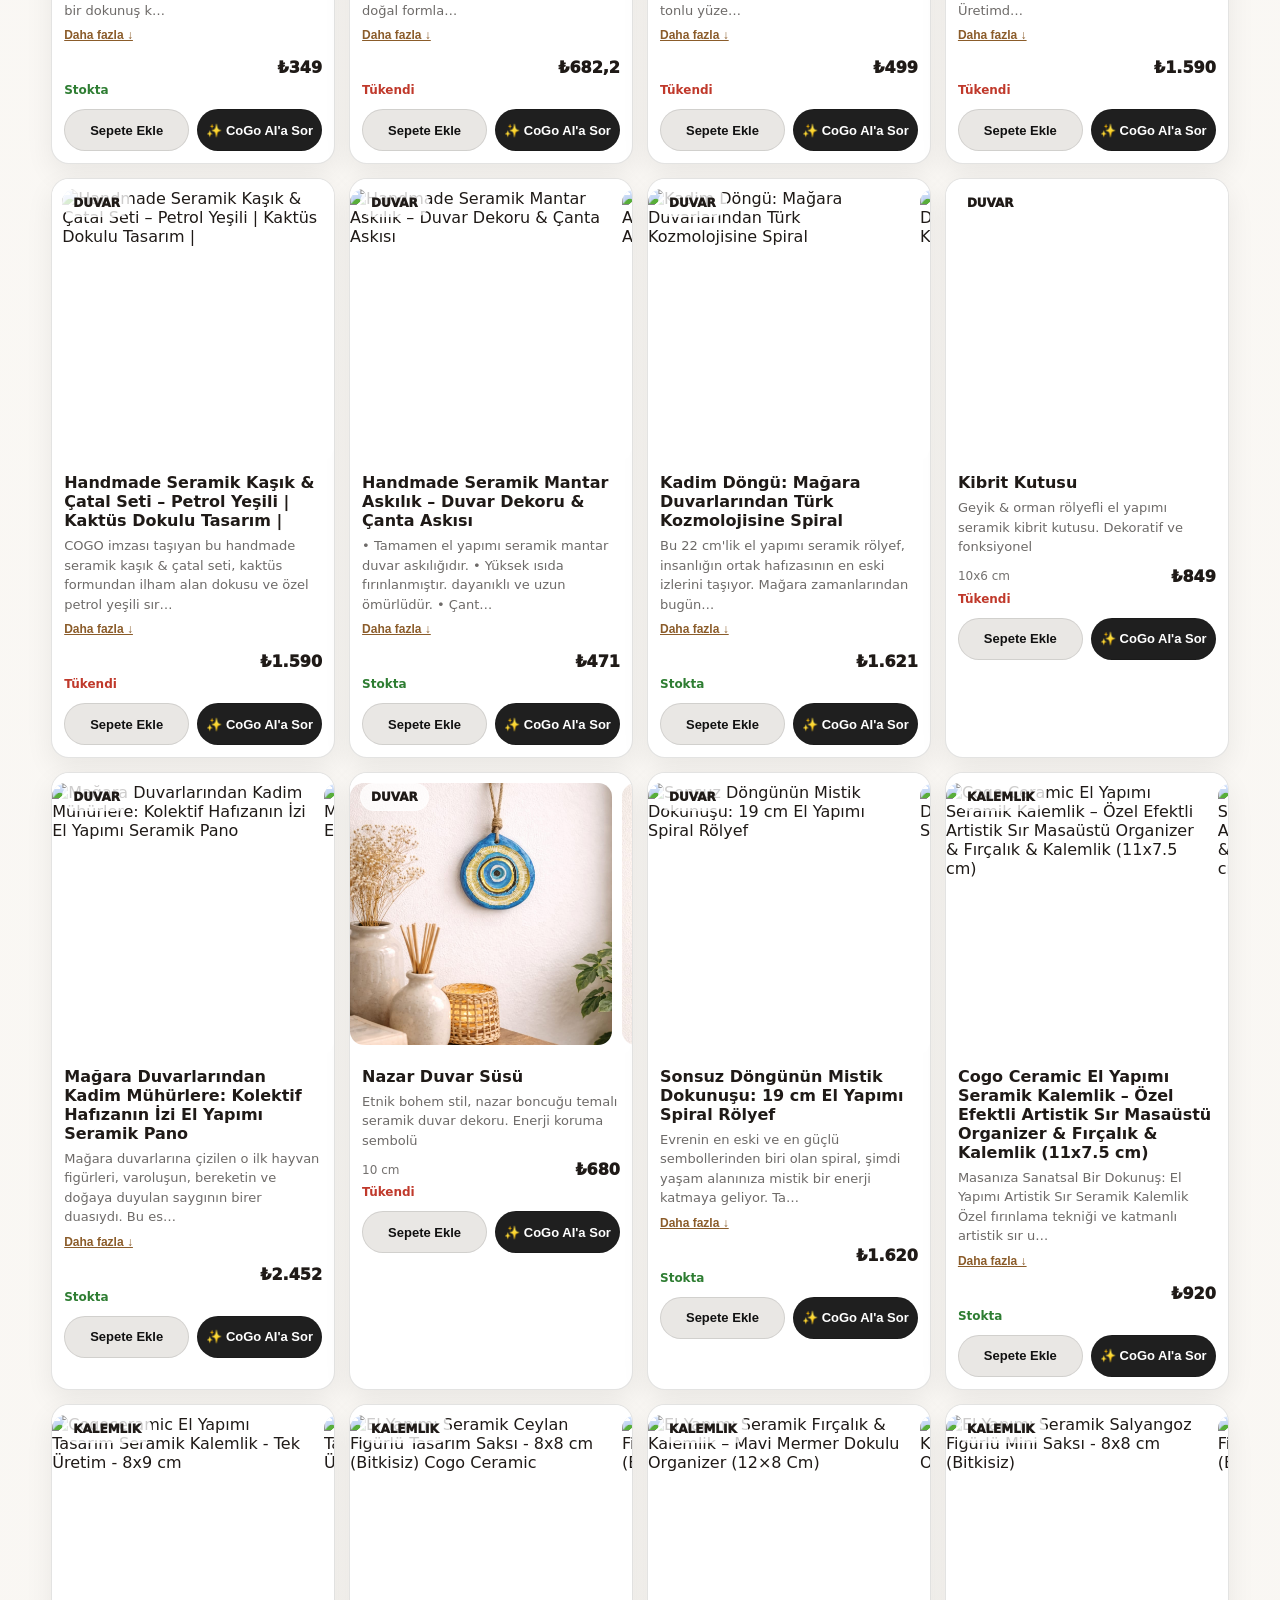
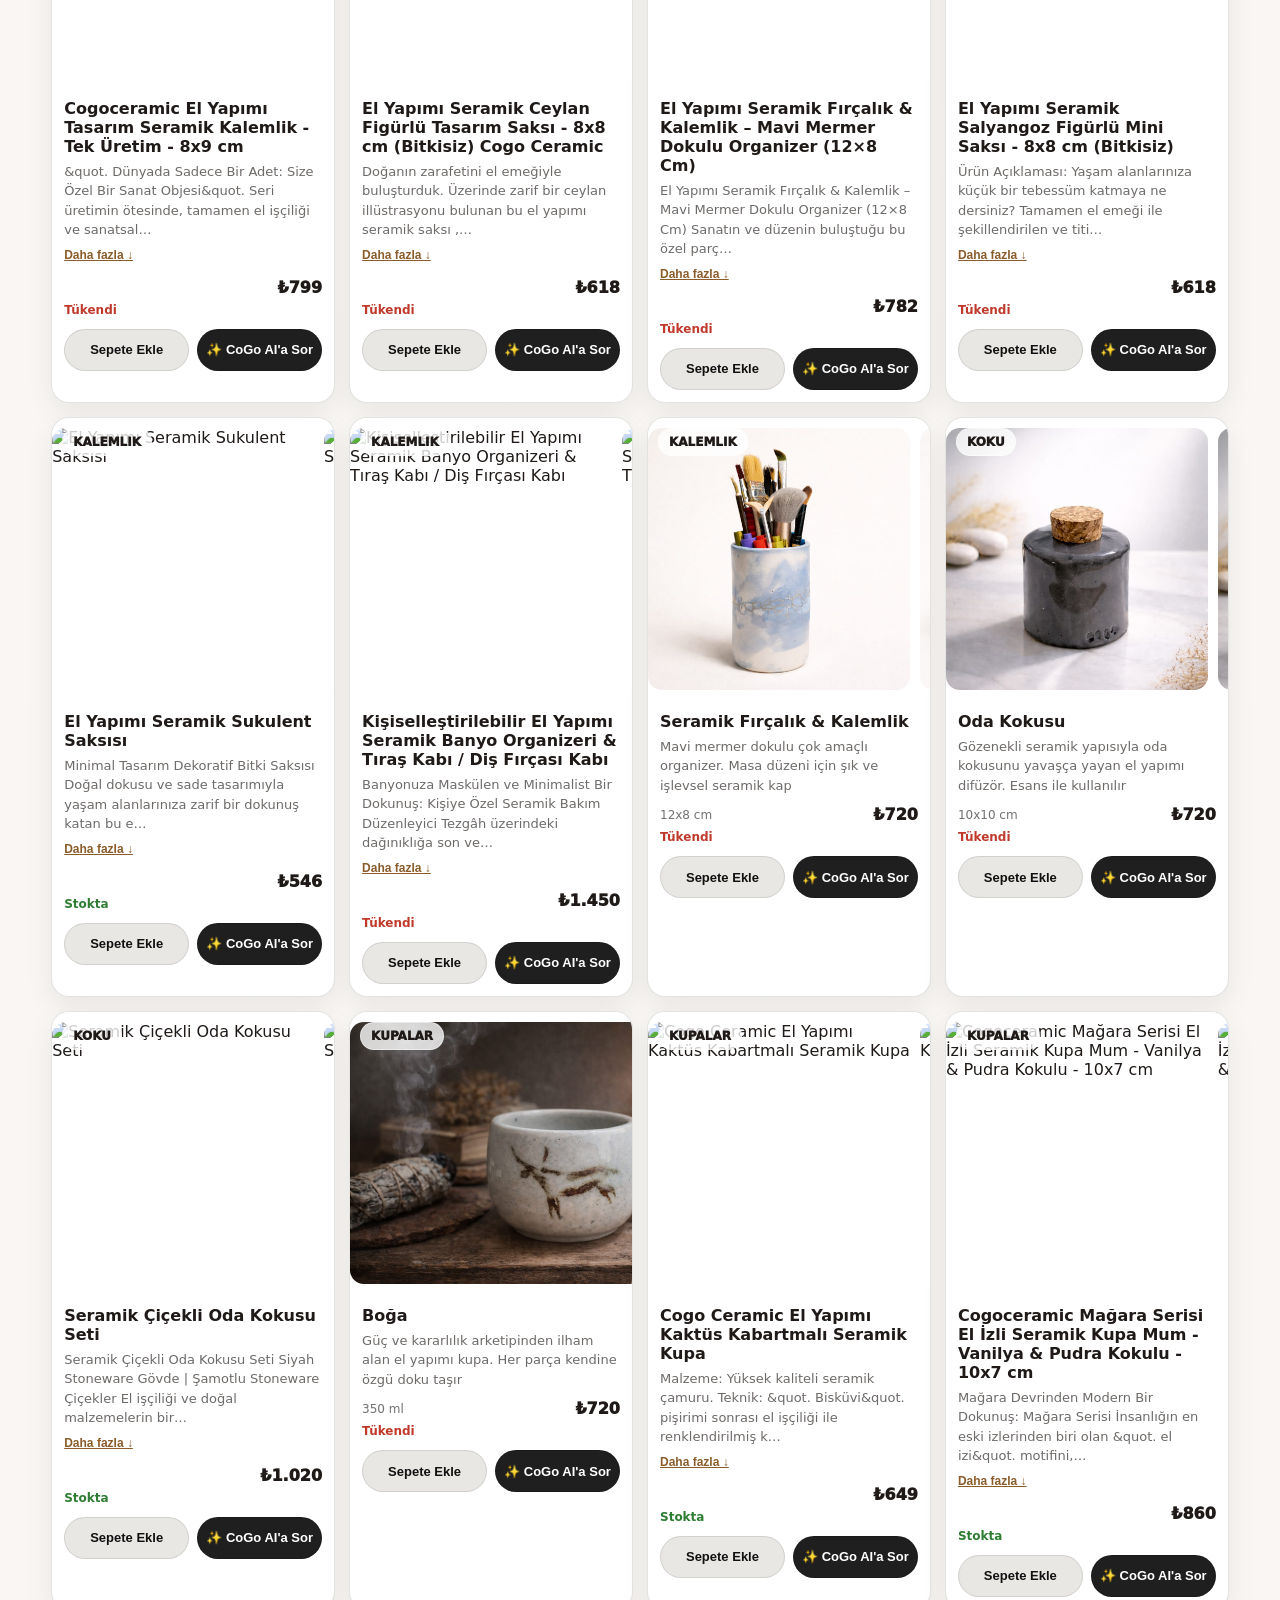
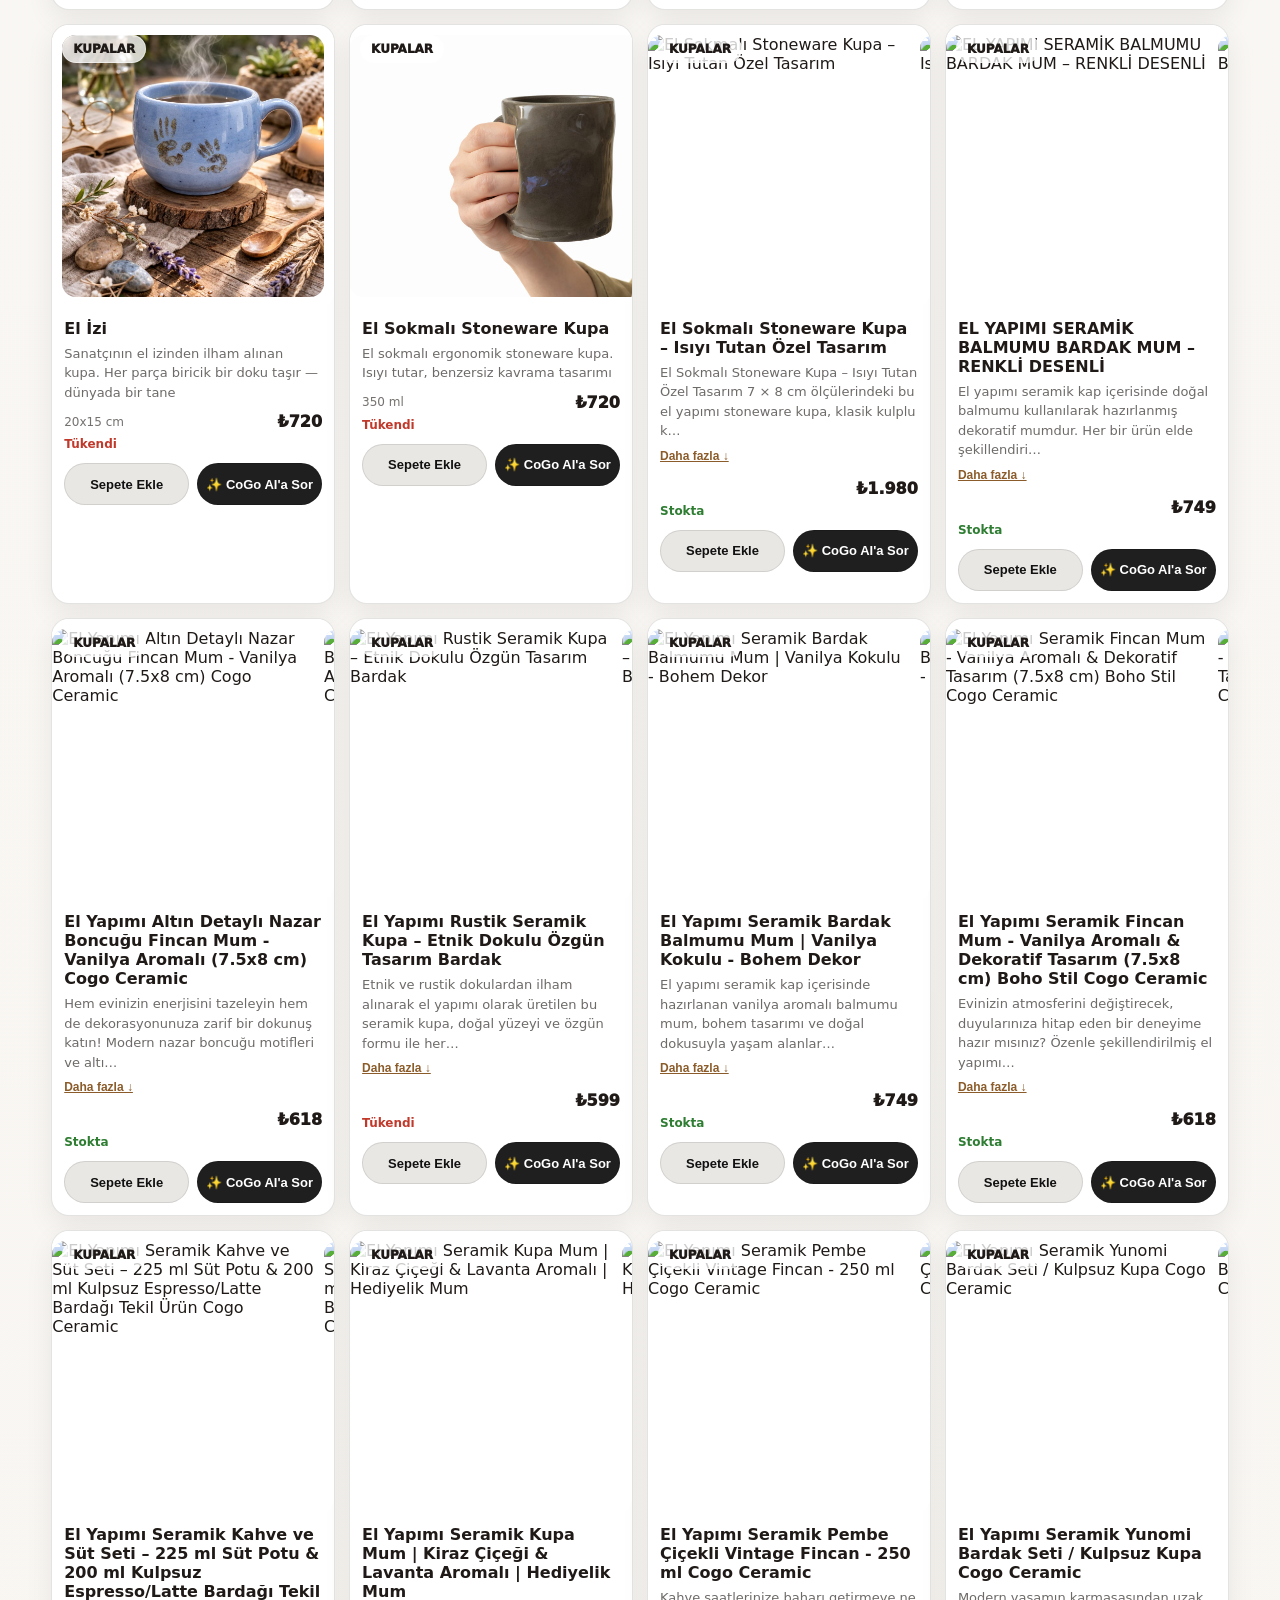
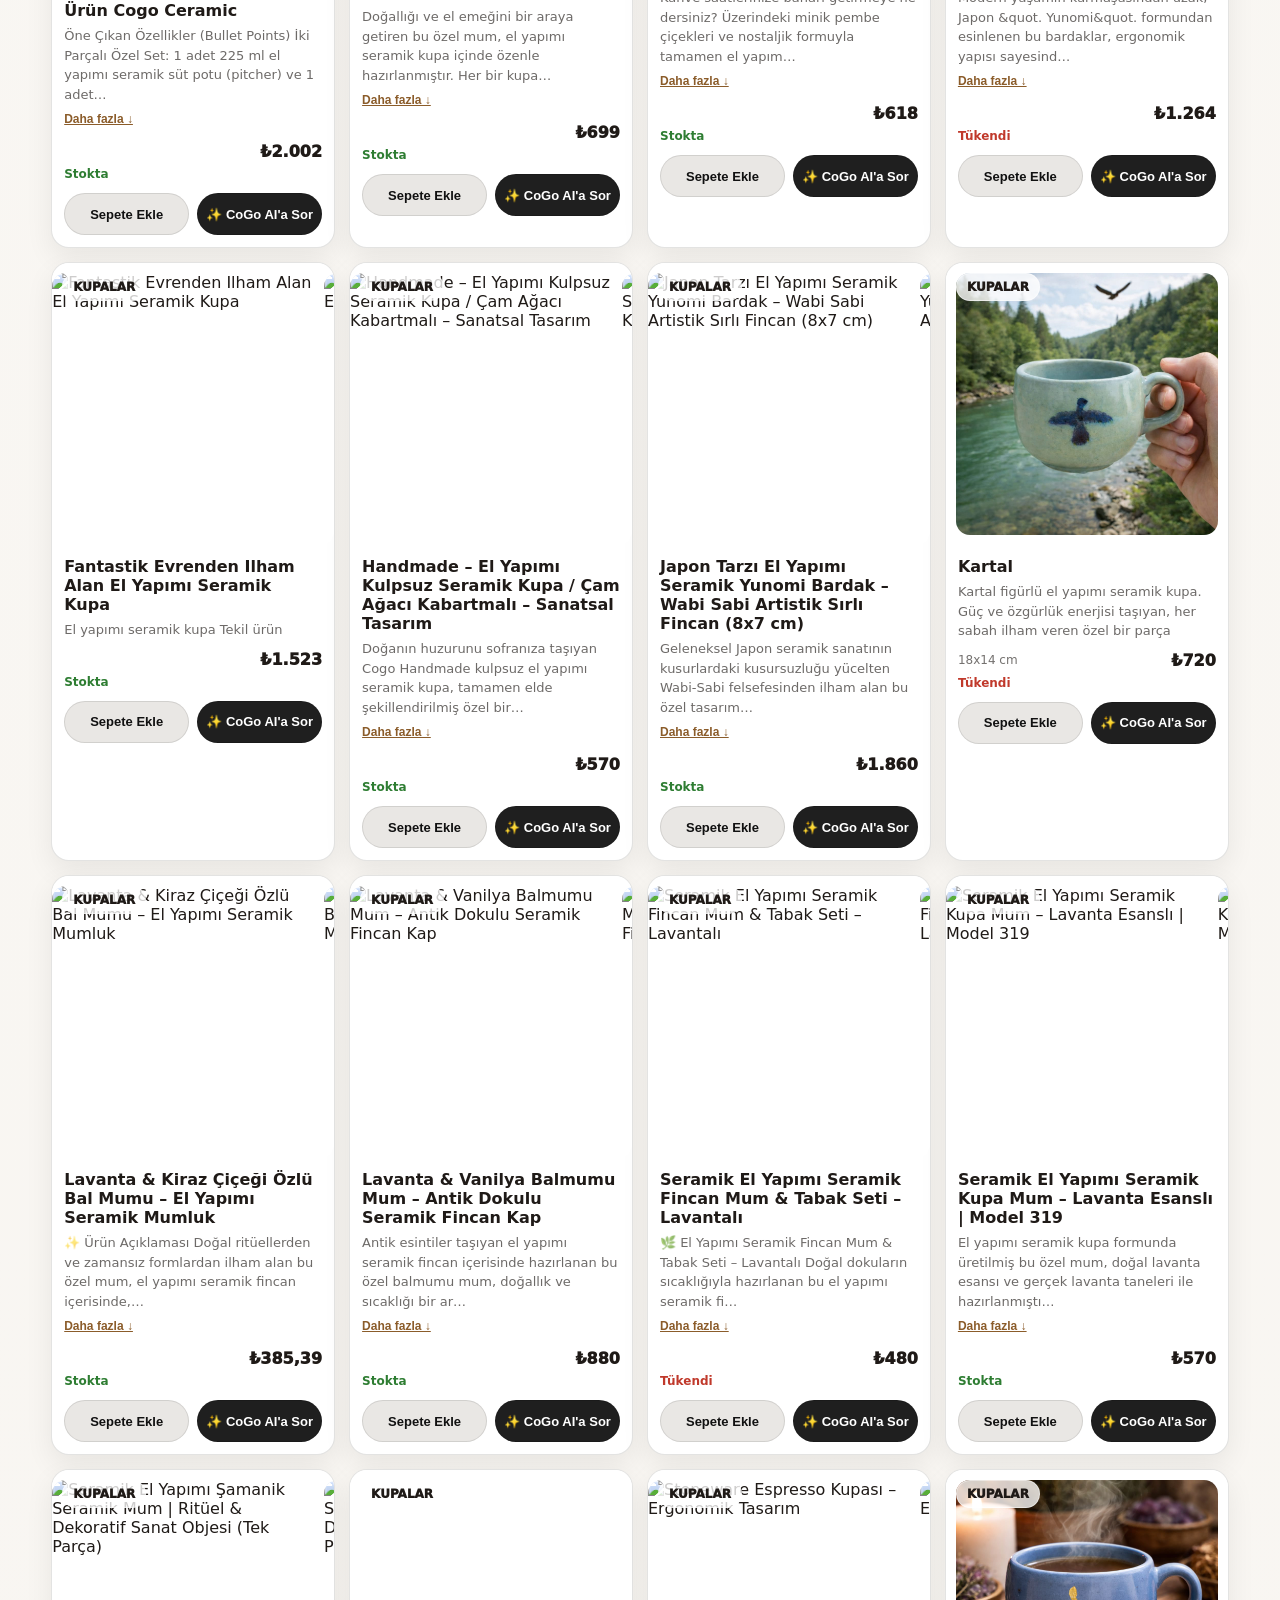
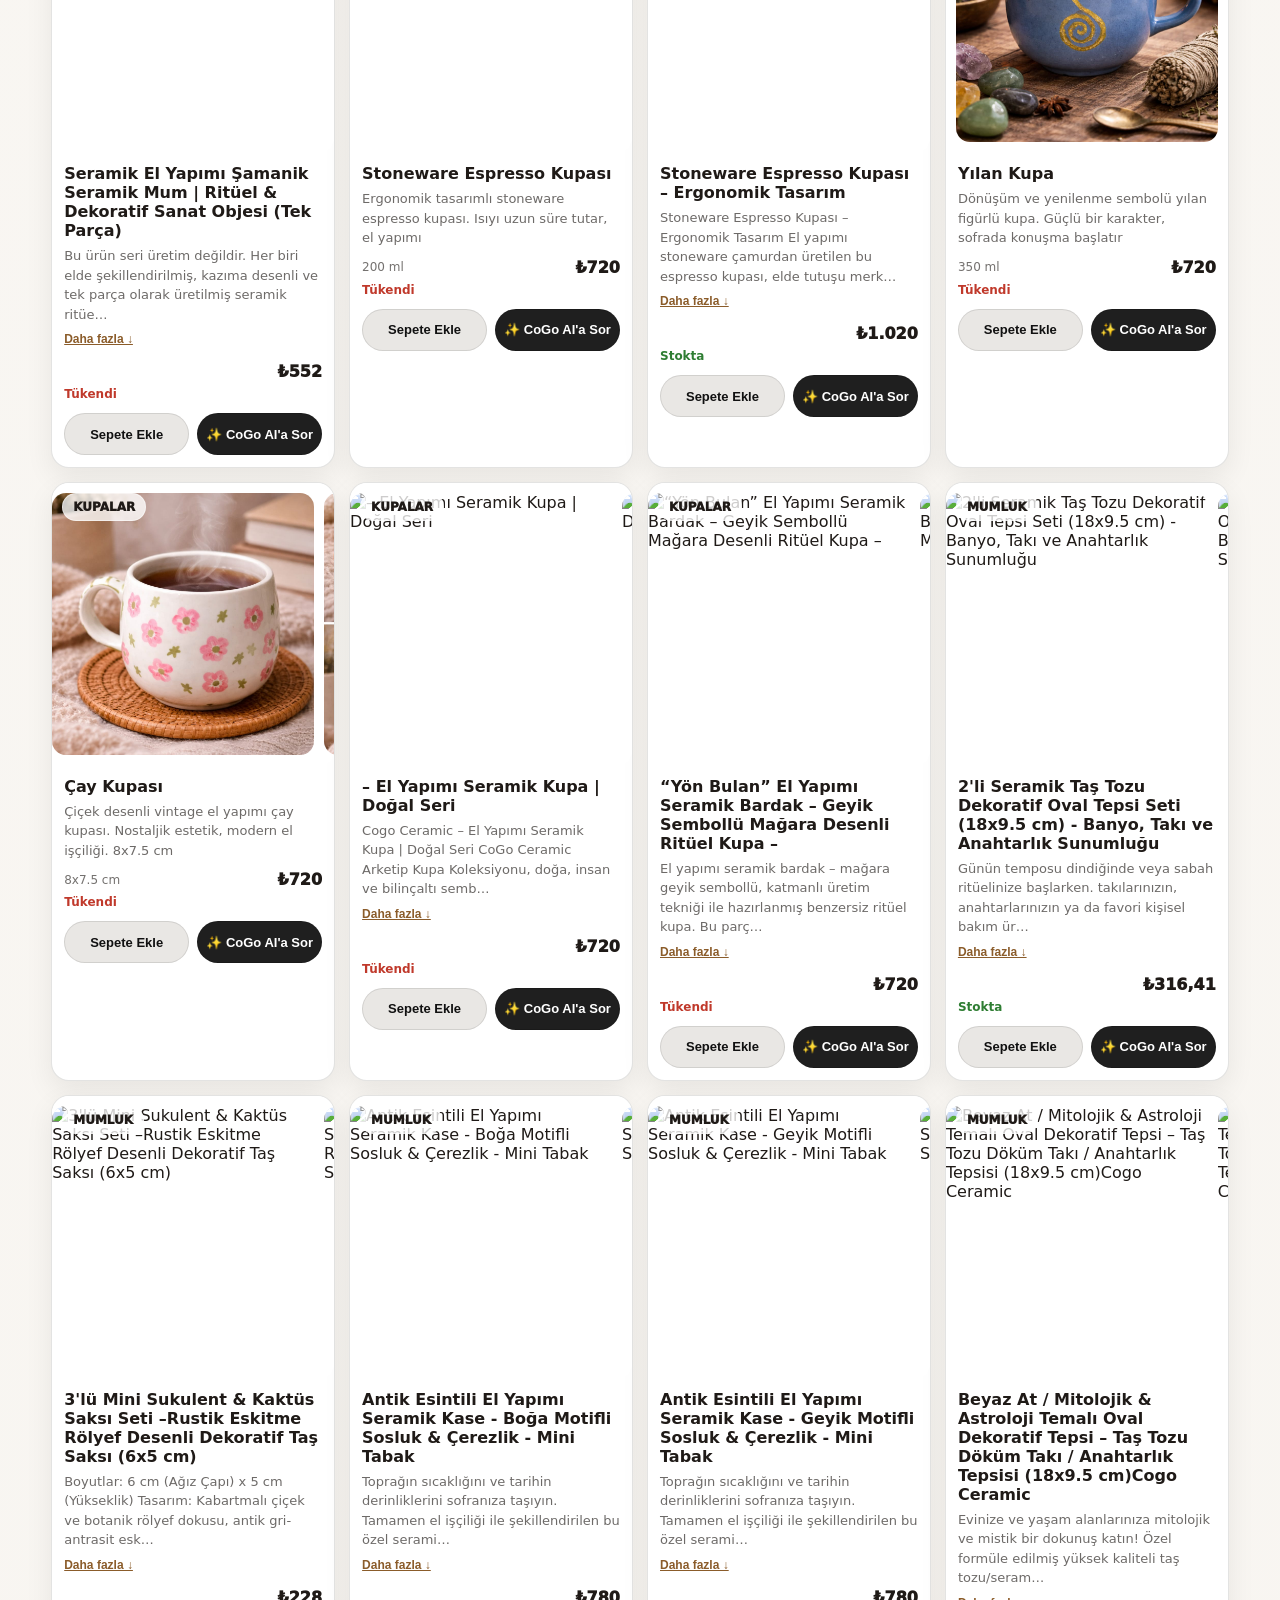
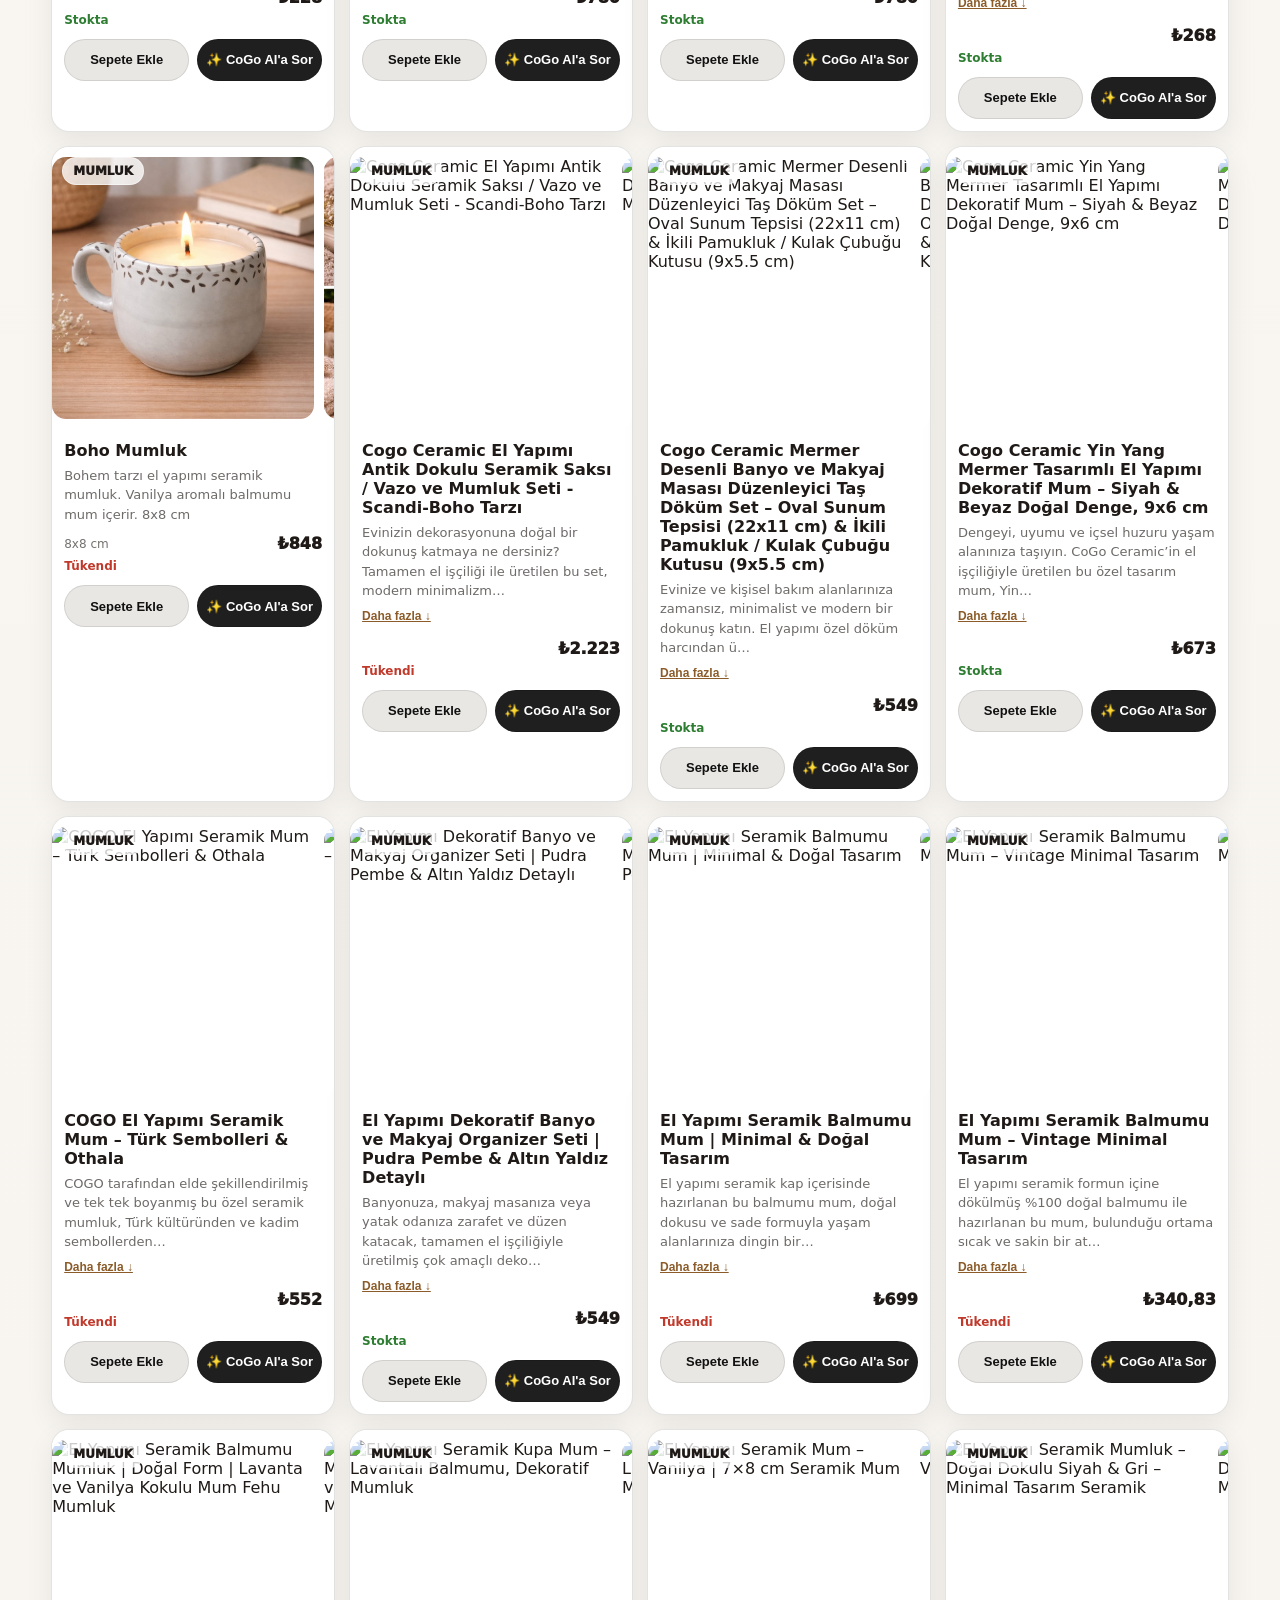
==== commit 7aa7fe7d: "cogo-ai aktif: Cloudflare AI binding, banner, açıklama toggle, indirim rozeti, ürün temizliği" ====
--- a/index.html
+++ b/index.html
@@ -247,6 +247,22 @@
       <button class="catPill" data-filter="kalemlik">Kalemlik</button>
     </section>
 
+    <!-- Ürün Banner -->
+    <div class="container" style="max-width:1100px;margin:0 auto;padding:0 16px;">
+      <div class="productBanner">
+        <div class="productBanner__text">
+          <h2>El Yapımı Seramik Koleksiyonu</h2>
+          <p>Her parça tek ve özgün • Küçük seri üretim • Samsun'dan Türkiye'ye kargo</p>
+          <button class="btn--banner" onclick="document.getElementById('productGrid').scrollIntoView({behavior:'smooth'})">Koleksiyonu Keşfet →</button>
+        </div>
+        <div class="productBanner__imgs">
+          <img class="bImg" src="stm.jpg.jpeg" alt="Seramik Mumluk" loading="lazy" onerror="this.style.display='none'">
+          <img class="bImg" src="yilan.jpg.jpeg" alt="Yılan Kupa" loading="lazy" onerror="this.style.display='none'">
+          <img class="bImg" src="vint.jpg.jpeg" alt="Vintage Kupa" loading="lazy" onerror="this.style.display='none'">
+        </div>
+      </div>
+    </div>
+
     <!-- Ürünler -->
     <section id="urunler" class="section">
       <div class="sectionHead">
--- a/style.css
+++ b/style.css
@@ -361,15 +361,86 @@
   z-index:6;
 }
 
+/* İndirim rozeti */
+.pDiscount{
+  position:absolute; right:10px; top:10px;
+  padding:5px 10px;
+  border-radius:999px;
+  background:#e53935;
+  color:#fff;
+  font-weight:900;
+  font-size:11px;
+  z-index:7;
+  letter-spacing:.5px;
+}
+
 .pBody{ padding:12px; }
 .pBody h3{ margin:0 0 6px; font-size:16px; }
+
+/* Açıklama toggle */
+.pDesc{ font-size:13px; color:rgba(31,26,23,.65); line-height:1.5; margin:0 0 4px; }
+.descToggle{
+  background:none; border:none; padding:0;
+  font-size:12px; color:#8b5c2a; cursor:pointer;
+  font-weight:700; margin-bottom:6px;
+  text-decoration:underline;
+}
+.descToggle:hover{ color:#5c3a18; }
 
 .pMeta{
   margin-top:10px;
   display:flex; align-items:center; justify-content:space-between; gap:10px;
 }
 .meta{ color: rgba(31,26,23,.62); font-size:12px; }
+.priceBlock{ display:flex; flex-direction:column; align-items:flex-end; gap:2px; }
+.origPrice{ font-size:12px; color:#aaa; text-decoration:line-through; }
 .price{ font-weight:1000; }
+.price.discounted{ color:#e53935; }
+.stockNote{
+  margin-top:6px;
+  font-size:12px;
+  font-weight:700;
+}
+.stockNote.in{ color:#2e7d32; }
+.stockNote.out{ color:#c0392b; }
+
+/* Ürün Banner */
+.productBanner{
+  background: linear-gradient(135deg, #3d1f0d 0%, #7c4118 50%, #3d1f0d 100%);
+  border-radius:16px;
+  padding:32px 24px;
+  margin:24px 0 32px;
+  display:flex; align-items:center; justify-content:space-between;
+  gap:20px; overflow:hidden; position:relative;
+}
+.productBanner::before{
+  content:''; position:absolute; inset:0;
+  background: url("data:image/svg+xml,%3Csvg width='60' height='60' viewBox='0 0 60 60' xmlns='http://www.w3.org/2000/svg'%3E%3Cg fill='none' fill-rule='evenodd'%3E%3Cg fill='%23ffffff' fill-opacity='0.04'%3E%3Ccircle cx='30' cy='30' r='20'/%3E%3C/g%3E%3C/g%3E%3C/svg%3E") repeat;
+}
+.productBanner__text{ position:relative; z-index:1; flex:1; }
+.productBanner__text h2{ color:#fff; font-size:clamp(18px,4vw,28px); margin:0 0 8px; font-weight:900; }
+.productBanner__text p{ color:rgba(255,255,255,.8); font-size:14px; margin:0 0 16px; }
+.productBanner__text .btn--banner{
+  display:inline-block; background:#fff; color:#3d1f0d;
+  padding:10px 24px; border-radius:999px; font-weight:800;
+  font-size:14px; text-decoration:none; border:none; cursor:pointer;
+  transition:transform .15s;
+}
+.productBanner__text .btn--banner:hover{ transform:scale(1.04); }
+.productBanner__imgs{
+  position:relative; z-index:1;
+  display:flex; gap:10px; flex-shrink:0;
+}
+.productBanner__imgs .bImg{
+  width:80px; height:80px; object-fit:cover;
+  border-radius:12px; border:2px solid rgba(255,255,255,.3);
+  box-shadow:0 4px 12px rgba(0,0,0,.3);
+}
+@media(max-width:560px){
+  .productBanner{ flex-direction:column; text-align:center; }
+  .productBanner__imgs .bImg{ width:60px; height:60px; }
+}
+button[disabled]{ opacity:.6; cursor:not-allowed; }
 
 /* ✅ GÜNCELLENDİ: Ürün butonları — mobil düzeltmesi */
 .pActions{
